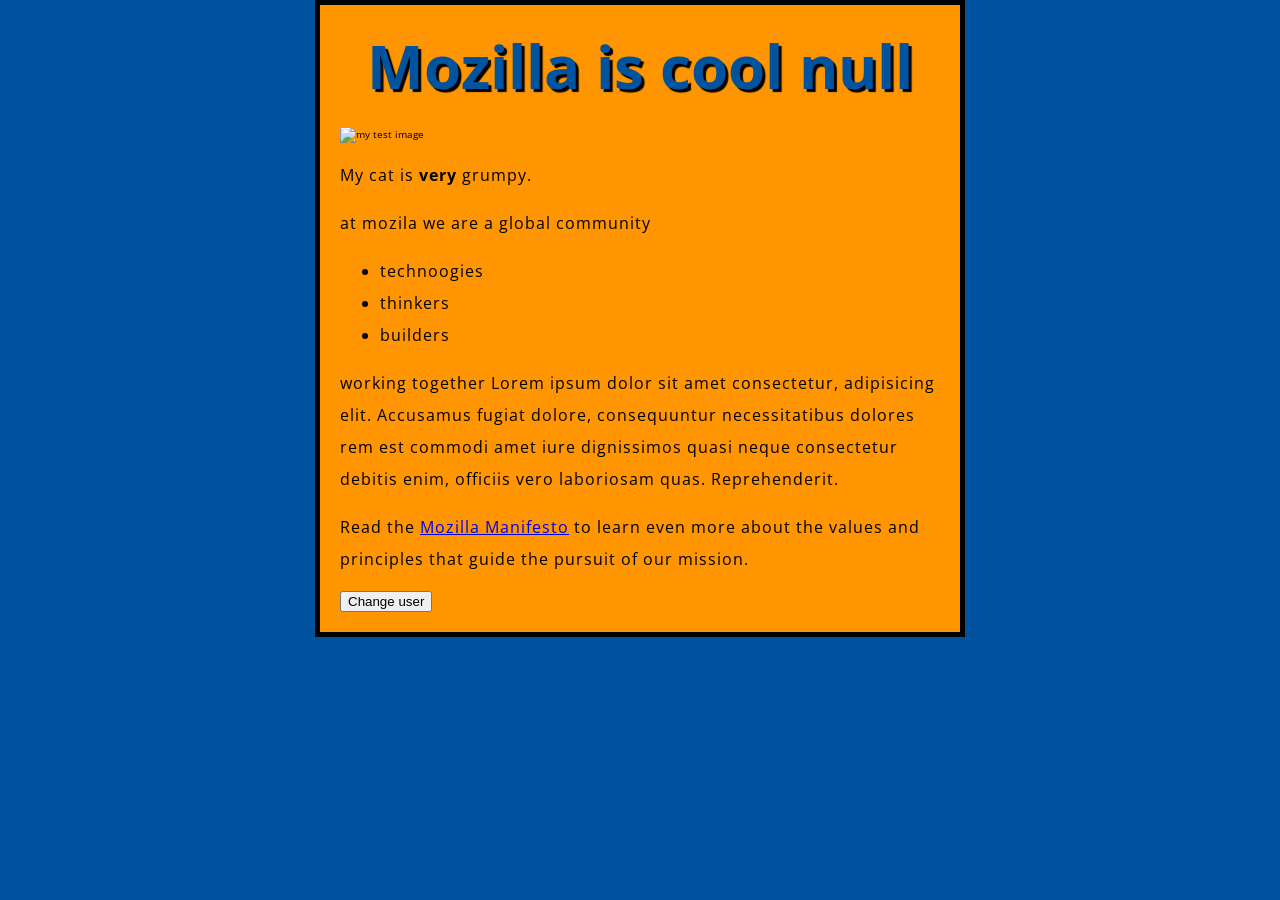
==== index.html @ f6d3787b "Add files via upload" ====
<!DOCTYPE html>
<html>
    <header>
        <meta charset="utf-8">
        <title>My test page</title>
        <link rel="stylesheet" href="styles/style.css">
        <link href="https://fonts.googleapis.com/css?family=Open+Sans" rel="stylesheet"> 
    </header>
    <body>
        <h1>Mozilla is cool</h1>
        <img src="images/firefox-icon.png" alt="my test image">
        <p>My cat is <strong>very</strong> grumpy.</p>
        <p>at mozila we are a global community</p>
        <ul>
            <li>technoogies</li>
            <li>thinkers</li>
            <li>builders</li>
        </ul>
        <p>working together Lorem ipsum dolor sit amet consectetur, adipisicing elit. Accusamus fugiat dolore, consequuntur necessitatibus dolores rem est commodi amet iure dignissimos quasi neque consectetur debitis enim, officiis vero laboriosam quas. Reprehenderit.</p>
        <p>Read the <a href="https://www.google.com">Mozilla Manifesto</a> to learn even more about the values and principles that guide the pursuit of our mission.</p>
        <button>Change user</button>
        <script src="scripts/main.js"></script>
    </body>
</html>
---- styles/style.css ----
html{
    font-size: 10px;
    font-family: 'Open Sans', sans-serif; 
    background-color: #00539F;
    
}
body{
    width: 600px;
    margin:0 auto ;
    background-color: #FF9500;
    padding: 0 20px 20px 20px;
    border: 5px solid black;
}
h1{
    margin: 0;
    padding: 20px 0;
    font-size: 60px;
    color: #00539F;
    text-shadow: 3px 3px 1px black;
    text-align: center;
   
}
p,li{
    font-size: 16px;
    line-height: 2;
    letter-spacing: 1px;
    
}
img{
    display: block;
    margin: 0 auto;
    
}
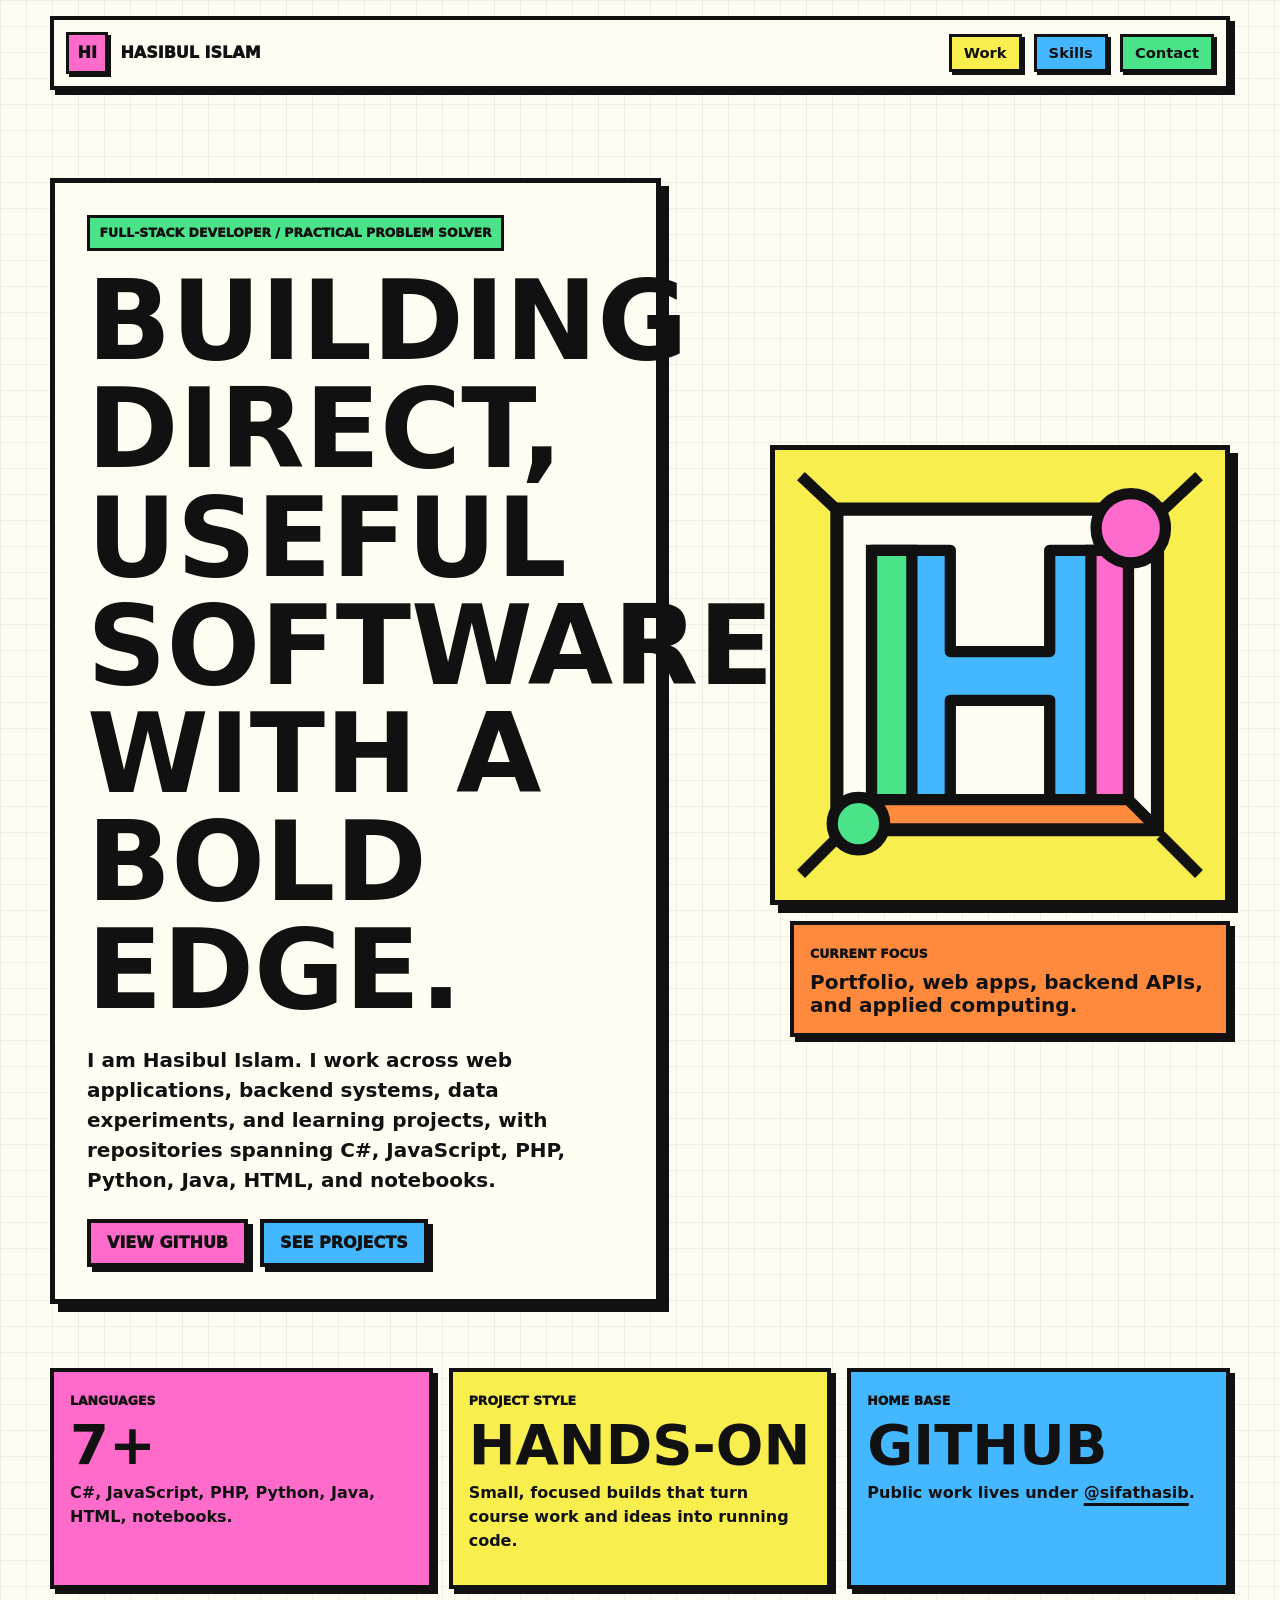
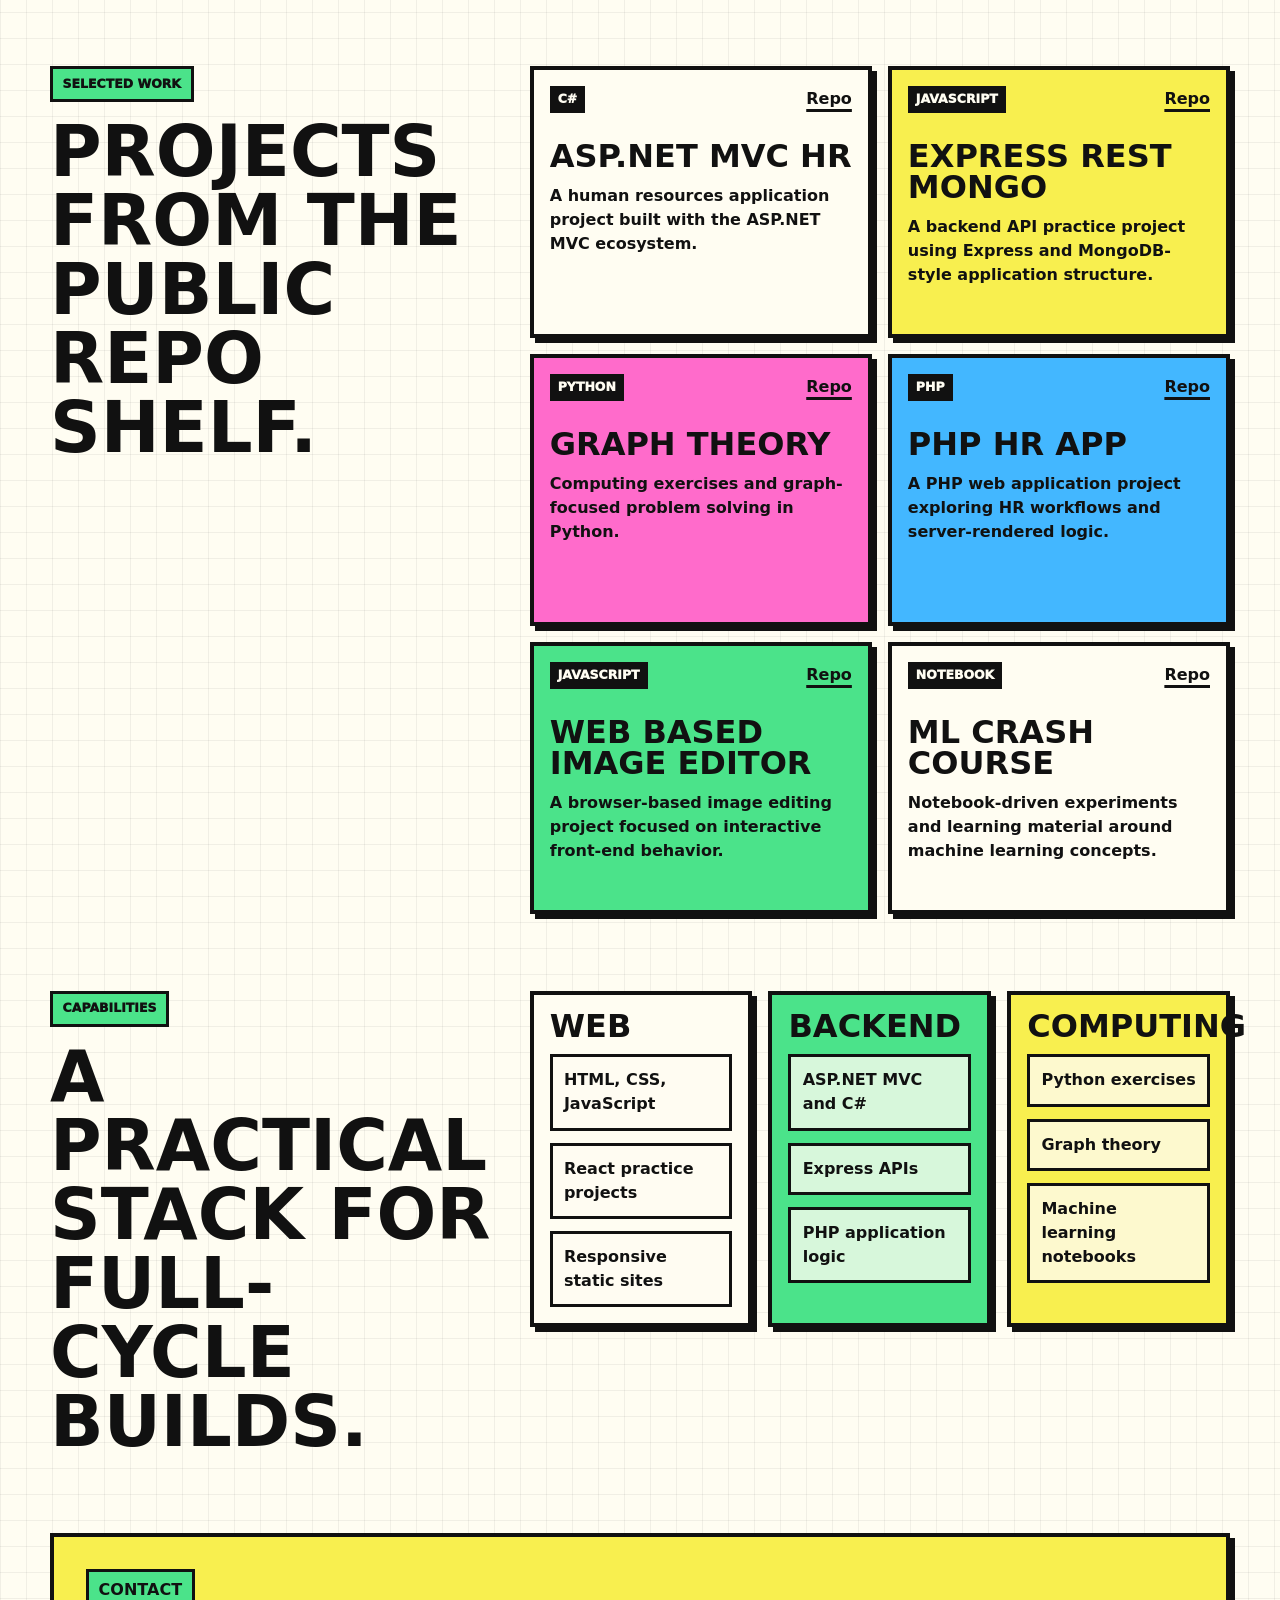
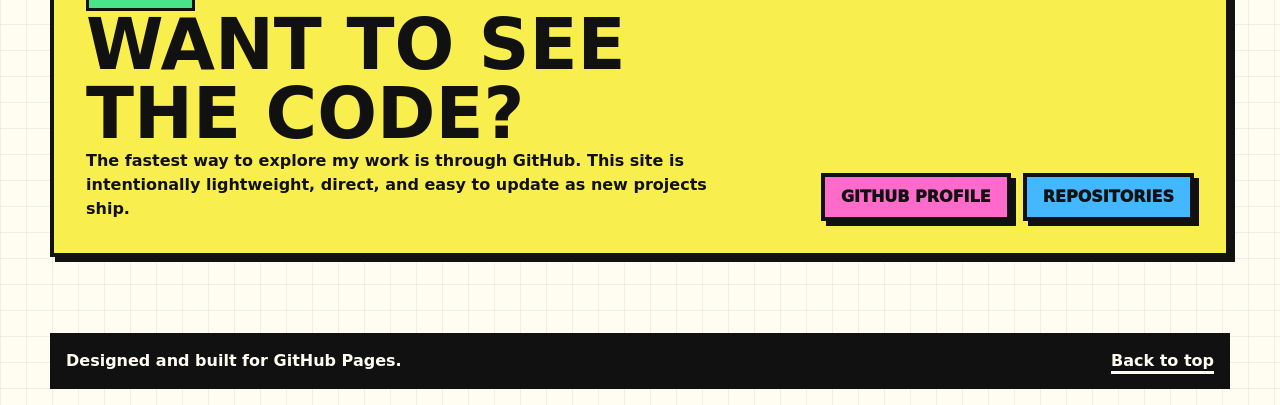
==== commit 3290622b: "Build neobrutalist portfolio" ====
--- a/index.html
+++ b/index.html
@@ -1,24 +1,189 @@
-<!DOCTYPE html>
-<html>
-    <header>
-        <meta charset="utf-8">
-        <title>My test page</title>
-        <link rel="stylesheet" href="styles/style.css">
-        <link href="https://fonts.googleapis.com/css?family=Open+Sans" rel="stylesheet"> 
-    </header>
-    <body>
-        <h1>Mozilla is cool</h1>
-        <img src="images/firefox-icon.png" alt="my test image">
-        <p>My cat is <strong>very</strong> grumpy.</p>
-        <p>at mozila we are a global community</p>
-        <ul>
-            <li>technoogies</li>
-            <li>thinkers</li>
-            <li>builders</li>
-        </ul>
-        <p>working together Lorem ipsum dolor sit amet consectetur, adipisicing elit. Accusamus fugiat dolore, consequuntur necessitatibus dolores rem est commodi amet iure dignissimos quasi neque consectetur debitis enim, officiis vero laboriosam quas. Reprehenderit.</p>
-        <p>Read the <a href="https://www.google.com">Mozilla Manifesto</a> to learn even more about the values and principles that guide the pursuit of our mission.</p>
-        <button>Change user</button>
-        <script src="scripts/main.js"></script>
-    </body>
-</html>+<!DOCTYPE html>
+<html lang="en">
+  <head>
+    <meta charset="utf-8">
+    <meta name="viewport" content="width=device-width, initial-scale=1">
+    <meta name="description" content="Portfolio website for Hasibul Islam, a developer building practical web, backend, and data projects.">
+    <meta name="theme-color" content="#f8ef4f">
+    <meta property="og:title" content="Hasibul Islam | Developer Portfolio">
+    <meta property="og:description" content="Neobrutalist portfolio featuring selected projects, skills, and contact links.">
+    <meta property="og:type" content="website">
+    <title>Hasibul Islam | Developer Portfolio</title>
+    <link rel="stylesheet" href="styles/site.css">
+  </head>
+  <body>
+    <a class="skip-link" href="#main">Skip to content</a>
+
+    <header class="site-header">
+      <a class="brand" href="#top" aria-label="Hasibul Islam home">
+        <span class="brand-mark">HI</span>
+        <span>Hasibul Islam</span>
+      </a>
+      <nav class="nav-links" aria-label="Primary navigation">
+        <a href="#work">Work</a>
+        <a href="#skills">Skills</a>
+        <a href="#contact">Contact</a>
+      </nav>
+    </header>
+
+    <main id="main">
+      <section class="hero" id="top" aria-labelledby="hero-title">
+        <div class="hero-copy">
+          <p class="eyebrow">Full-stack developer / practical problem solver</p>
+          <h1 id="hero-title">Building direct, useful software with a bold edge.</h1>
+          <p class="hero-text">
+            I am Hasibul Islam. I work across web applications, backend systems, data experiments, and learning projects, with repositories spanning C#, JavaScript, PHP, Python, Java, HTML, and notebooks.
+          </p>
+          <div class="hero-actions">
+            <a class="button button-primary" href="https://github.com/sifathasib">View GitHub</a>
+            <a class="button button-secondary" href="#work">See projects</a>
+          </div>
+        </div>
+
+        <div class="hero-visual">
+          <img src="assets/profile-mark.svg" alt="Abstract neobrutalist HI profile mark">
+          <div class="status-card">
+            <span class="status-label">Current focus</span>
+            <strong>Portfolio, web apps, backend APIs, and applied computing.</strong>
+          </div>
+        </div>
+      </section>
+
+      <section class="section intro-grid" aria-label="Highlights">
+        <article class="metric">
+          <span>Languages</span>
+          <strong>7+</strong>
+          <p>C#, JavaScript, PHP, Python, Java, HTML, notebooks.</p>
+        </article>
+        <article class="metric metric-yellow">
+          <span>Project Style</span>
+          <strong>Hands-on</strong>
+          <p>Small, focused builds that turn course work and ideas into running code.</p>
+        </article>
+        <article class="metric metric-blue">
+          <span>Home Base</span>
+          <strong>GitHub</strong>
+          <p>Public work lives under <a href="https://github.com/sifathasib">@sifathasib</a>.</p>
+        </article>
+      </section>
+
+      <section class="section split-section" id="work" aria-labelledby="work-title">
+        <div class="section-heading">
+          <p class="eyebrow">Selected work</p>
+          <h2 id="work-title">Projects from the public repo shelf.</h2>
+        </div>
+
+        <div class="project-grid">
+          <article class="project-card">
+            <div class="card-topline">
+              <span class="tag">C#</span>
+              <a href="https://github.com/sifathasib/ASP.NET-MVC-HR">Repo</a>
+            </div>
+            <h3>ASP.NET MVC HR</h3>
+            <p>A human resources application project built with the ASP.NET MVC ecosystem.</p>
+          </article>
+
+          <article class="project-card accent-yellow">
+            <div class="card-topline">
+              <span class="tag">JavaScript</span>
+              <a href="https://github.com/sifathasib/express-rest-mongo">Repo</a>
+            </div>
+            <h3>Express REST Mongo</h3>
+            <p>A backend API practice project using Express and MongoDB-style application structure.</p>
+          </article>
+
+          <article class="project-card accent-pink">
+            <div class="card-topline">
+              <span class="tag">Python</span>
+              <a href="https://github.com/sifathasib/Graph-Theory">Repo</a>
+            </div>
+            <h3>Graph Theory</h3>
+            <p>Computing exercises and graph-focused problem solving in Python.</p>
+          </article>
+
+          <article class="project-card accent-blue">
+            <div class="card-topline">
+              <span class="tag">PHP</span>
+              <a href="https://github.com/sifathasib/php-hr-app">Repo</a>
+            </div>
+            <h3>PHP HR App</h3>
+            <p>A PHP web application project exploring HR workflows and server-rendered logic.</p>
+          </article>
+
+          <article class="project-card accent-green">
+            <div class="card-topline">
+              <span class="tag">JavaScript</span>
+              <a href="https://github.com/sifathasib/Web_based_image_editor">Repo</a>
+            </div>
+            <h3>Web Based Image Editor</h3>
+            <p>A browser-based image editing project focused on interactive front-end behavior.</p>
+          </article>
+
+          <article class="project-card">
+            <div class="card-topline">
+              <span class="tag">Notebook</span>
+              <a href="https://github.com/sifathasib/Springer_ML_CrashCourse">Repo</a>
+            </div>
+            <h3>ML Crash Course</h3>
+            <p>Notebook-driven experiments and learning material around machine learning concepts.</p>
+          </article>
+        </div>
+      </section>
+
+      <section class="section skills-section" id="skills" aria-labelledby="skills-title">
+        <div class="section-heading">
+          <p class="eyebrow">Capabilities</p>
+          <h2 id="skills-title">A practical stack for full-cycle builds.</h2>
+        </div>
+
+        <div class="skills-board">
+          <div class="skill-column">
+            <h3>Web</h3>
+            <ul>
+              <li>HTML, CSS, JavaScript</li>
+              <li>React practice projects</li>
+              <li>Responsive static sites</li>
+            </ul>
+          </div>
+          <div class="skill-column">
+            <h3>Backend</h3>
+            <ul>
+              <li>ASP.NET MVC and C#</li>
+              <li>Express APIs</li>
+              <li>PHP application logic</li>
+            </ul>
+          </div>
+          <div class="skill-column">
+            <h3>Computing</h3>
+            <ul>
+              <li>Python exercises</li>
+              <li>Graph theory</li>
+              <li>Machine learning notebooks</li>
+            </ul>
+          </div>
+        </div>
+      </section>
+
+      <section class="section contact-section" id="contact" aria-labelledby="contact-title">
+        <div>
+          <p class="eyebrow">Contact</p>
+          <h2 id="contact-title">Want to see the code?</h2>
+          <p>
+            The fastest way to explore my work is through GitHub. This site is intentionally lightweight, direct, and easy to update as new projects ship.
+          </p>
+        </div>
+        <div class="contact-actions">
+          <a class="button button-primary" href="https://github.com/sifathasib">GitHub Profile</a>
+          <a class="button button-secondary" href="https://github.com/sifathasib?tab=repositories">Repositories</a>
+        </div>
+      </section>
+    </main>
+
+    <footer class="site-footer">
+      <span>Designed and built for GitHub Pages.</span>
+      <a href="#top">Back to top</a>
+    </footer>
+
+    <script src="scripts/site.js"></script>
+  </body>
+</html>
--- a/styles/site.css
+++ b/styles/site.css
@@ -0,0 +1,497 @@
+:root {
+  --ink: #111111;
+  --paper: #fffdf2;
+  --yellow: #f8ef4f;
+  --pink: #ff6bcb;
+  --blue: #43b7ff;
+  --green: #4be38a;
+  --orange: #ff8a3d;
+  --shadow: 8px 8px 0 var(--ink);
+  --shadow-small: 5px 5px 0 var(--ink);
+  --max-width: 1180px;
+}
+
+* {
+  box-sizing: border-box;
+}
+
+html {
+  scroll-behavior: smooth;
+}
+
+body {
+  margin: 0;
+  color: var(--ink);
+  background:
+    linear-gradient(90deg, rgba(17, 17, 17, 0.06) 1px, transparent 1px),
+    linear-gradient(180deg, rgba(17, 17, 17, 0.06) 1px, transparent 1px),
+    var(--paper);
+  background-size: 26px 26px;
+  font-family: Inter, ui-sans-serif, system-ui, -apple-system, BlinkMacSystemFont, "Segoe UI", sans-serif;
+  line-height: 1.5;
+}
+
+a {
+  color: inherit;
+  font-weight: 800;
+  text-decoration-thickness: 3px;
+  text-underline-offset: 5px;
+}
+
+img {
+  display: block;
+  max-width: 100%;
+}
+
+.skip-link {
+  position: absolute;
+  left: 1rem;
+  top: -10rem;
+  z-index: 20;
+  padding: 0.75rem 1rem;
+  background: var(--yellow);
+  border: 3px solid var(--ink);
+  box-shadow: var(--shadow-small);
+}
+
+.skip-link:focus {
+  top: 1rem;
+}
+
+.site-header {
+  position: sticky;
+  top: 0;
+  z-index: 10;
+  display: flex;
+  align-items: center;
+  justify-content: space-between;
+  gap: 1rem;
+  width: min(var(--max-width), calc(100% - 2rem));
+  margin: 1rem auto 0;
+  padding: 0.75rem;
+  background: var(--paper);
+  border: 4px solid var(--ink);
+  box-shadow: var(--shadow-small);
+}
+
+.brand,
+.nav-links {
+  display: flex;
+  align-items: center;
+  gap: 0.75rem;
+}
+
+.brand {
+  text-decoration: none;
+  font-size: 1rem;
+  font-weight: 950;
+  text-transform: uppercase;
+}
+
+.brand-mark {
+  display: grid;
+  width: 2.65rem;
+  height: 2.65rem;
+  place-items: center;
+  background: var(--pink);
+  border: 3px solid var(--ink);
+  box-shadow: 3px 3px 0 var(--ink);
+}
+
+.nav-links a {
+  padding: 0.55rem 0.75rem;
+  background: var(--yellow);
+  border: 3px solid var(--ink);
+  box-shadow: 3px 3px 0 var(--ink);
+  font-size: 0.92rem;
+  line-height: 1;
+  text-decoration: none;
+}
+
+.nav-links a:nth-child(2) {
+  background: var(--blue);
+}
+
+.nav-links a:nth-child(3) {
+  background: var(--green);
+}
+
+.hero {
+  display: grid;
+  grid-template-columns: minmax(0, 1.08fr) minmax(320px, 0.92fr);
+  gap: clamp(1.25rem, 4vw, 3rem);
+  align-items: center;
+  width: min(var(--max-width), calc(100% - 2rem));
+  min-height: calc(100vh - 7.5rem);
+  margin: 0 auto;
+  padding: clamp(3rem, 7vw, 5.5rem) 0 clamp(2rem, 5vw, 4rem);
+}
+
+.hero-copy {
+  padding: clamp(1.1rem, 3vw, 2rem);
+  background: var(--paper);
+  border: 5px solid var(--ink);
+  box-shadow: var(--shadow);
+}
+
+.eyebrow {
+  display: inline-block;
+  margin: 0 0 1rem;
+  padding: 0.35rem 0.6rem;
+  background: var(--green);
+  border: 3px solid var(--ink);
+  font-size: 0.78rem;
+  font-weight: 950;
+  letter-spacing: 0;
+  text-transform: uppercase;
+}
+
+h1,
+h2,
+h3,
+p {
+  margin-top: 0;
+}
+
+h1,
+h2,
+h3 {
+  line-height: 0.98;
+  letter-spacing: 0;
+}
+
+h1 {
+  max-width: 10ch;
+  margin-bottom: 1.25rem;
+  font-size: clamp(3.1rem, 9vw, 6.9rem);
+  text-transform: uppercase;
+}
+
+h2 {
+  max-width: 12ch;
+  margin-bottom: 0;
+  font-size: clamp(2.2rem, 5.5vw, 4.5rem);
+  text-transform: uppercase;
+}
+
+h3 {
+  margin-bottom: 0.75rem;
+  font-size: clamp(1.35rem, 3vw, 2rem);
+  text-transform: uppercase;
+}
+
+.hero-text {
+  max-width: 58ch;
+  margin-bottom: 1.5rem;
+  font-size: clamp(1.04rem, 2vw, 1.25rem);
+  font-weight: 650;
+}
+
+.hero-actions,
+.contact-actions {
+  display: flex;
+  flex-wrap: wrap;
+  gap: 0.75rem;
+}
+
+.button {
+  display: inline-flex;
+  align-items: center;
+  justify-content: center;
+  min-height: 3rem;
+  padding: 0.75rem 1rem;
+  border: 4px solid var(--ink);
+  box-shadow: var(--shadow-small);
+  font-weight: 950;
+  line-height: 1;
+  text-decoration: none;
+  text-transform: uppercase;
+  transition: transform 140ms ease, box-shadow 140ms ease;
+}
+
+.button:hover,
+.button:focus-visible,
+.nav-links a:hover,
+.nav-links a:focus-visible {
+  transform: translate(3px, 3px);
+  box-shadow: 0 0 0 var(--ink);
+}
+
+.button-primary {
+  background: var(--pink);
+}
+
+.button-secondary {
+  background: var(--blue);
+}
+
+.hero-visual {
+  display: grid;
+  gap: 1rem;
+}
+
+.hero-visual img {
+  width: min(100%, 460px);
+  margin-left: auto;
+  background: var(--yellow);
+  border: 5px solid var(--ink);
+  box-shadow: var(--shadow);
+}
+
+.status-card {
+  width: min(100%, 440px);
+  margin-left: auto;
+  padding: 1rem;
+  background: var(--orange);
+  border: 4px solid var(--ink);
+  box-shadow: var(--shadow-small);
+}
+
+.status-label,
+.metric span,
+.tag {
+  display: inline-block;
+  font-size: 0.78rem;
+  font-weight: 950;
+  text-transform: uppercase;
+}
+
+.status-card strong {
+  display: block;
+  margin-top: 0.35rem;
+  font-size: 1.25rem;
+  line-height: 1.15;
+}
+
+.section {
+  width: min(var(--max-width), calc(100% - 2rem));
+  margin: 0 auto clamp(2rem, 6vw, 5rem);
+}
+
+.intro-grid,
+.project-grid,
+.skills-board {
+  display: grid;
+  gap: 1rem;
+}
+
+.intro-grid {
+  grid-template-columns: repeat(3, minmax(0, 1fr));
+}
+
+.metric,
+.project-card,
+.skill-column,
+.contact-section {
+  border: 4px solid var(--ink);
+  box-shadow: var(--shadow-small);
+}
+
+.metric {
+  min-height: 13rem;
+  padding: 1rem;
+  background: var(--pink);
+}
+
+.metric-yellow {
+  background: var(--yellow);
+}
+
+.metric-blue {
+  background: var(--blue);
+}
+
+.metric strong {
+  display: block;
+  margin: 0.35rem 0 0.5rem;
+  font-size: clamp(2rem, 4.5vw, 3.5rem);
+  line-height: 1;
+  text-transform: uppercase;
+}
+
+.metric p,
+.project-card p,
+.skill-column li,
+.contact-section p {
+  font-size: 1rem;
+  font-weight: 650;
+}
+
+.split-section,
+.skills-section {
+  display: grid;
+  grid-template-columns: 0.78fr 1.22fr;
+  gap: clamp(1rem, 4vw, 2rem);
+  align-items: start;
+}
+
+.section-heading {
+  position: sticky;
+  top: 7rem;
+}
+
+.project-grid {
+  grid-template-columns: repeat(2, minmax(0, 1fr));
+}
+
+.project-card {
+  min-height: 17rem;
+  padding: 1rem;
+  background: var(--paper);
+  transition: transform 120ms ease;
+}
+
+.accent-yellow {
+  background: var(--yellow);
+}
+
+.accent-pink {
+  background: var(--pink);
+}
+
+.accent-blue {
+  background: var(--blue);
+}
+
+.accent-green {
+  background: var(--green);
+}
+
+.card-topline {
+  display: flex;
+  align-items: center;
+  justify-content: space-between;
+  gap: 0.75rem;
+  margin-bottom: 1.75rem;
+}
+
+.tag {
+  padding: 0.25rem 0.5rem;
+  background: var(--ink);
+  color: var(--paper);
+}
+
+.skills-board {
+  grid-template-columns: repeat(3, minmax(0, 1fr));
+}
+
+.skill-column {
+  min-height: 18rem;
+  padding: 1rem;
+  background: var(--paper);
+  transition: transform 120ms ease;
+}
+
+.skill-column:nth-child(2) {
+  background: var(--green);
+}
+
+.skill-column:nth-child(3) {
+  background: var(--yellow);
+}
+
+.skill-column ul {
+  display: grid;
+  gap: 0.75rem;
+  margin: 0;
+  padding: 0;
+  list-style: none;
+}
+
+.skill-column li {
+  padding: 0.7rem;
+  background: rgba(255, 253, 242, 0.78);
+  border: 3px solid var(--ink);
+}
+
+.contact-section {
+  display: grid;
+  grid-template-columns: minmax(0, 1fr) auto;
+  gap: 1rem;
+  align-items: end;
+  padding: clamp(1rem, 3vw, 2rem);
+  background: var(--yellow);
+}
+
+.contact-section h2 {
+  max-width: none;
+}
+
+.contact-section p {
+  max-width: 60ch;
+  margin-bottom: 0;
+}
+
+.site-footer {
+  display: flex;
+  justify-content: space-between;
+  gap: 1rem;
+  width: min(var(--max-width), calc(100% - 2rem));
+  margin: 0 auto 1rem;
+  padding: 1rem;
+  background: var(--ink);
+  color: var(--paper);
+  font-weight: 800;
+}
+
+@media (max-width: 920px) {
+  .hero,
+  .split-section,
+  .skills-section,
+  .contact-section {
+    grid-template-columns: 1fr;
+  }
+
+  .hero {
+    min-height: auto;
+  }
+
+  .hero-visual img,
+  .status-card {
+    margin-left: 0;
+  }
+
+  .section-heading {
+    position: static;
+  }
+
+  .intro-grid,
+  .skills-board {
+    grid-template-columns: 1fr;
+  }
+}
+
+@media (max-width: 680px) {
+  .site-header,
+  .nav-links,
+  .site-footer {
+    align-items: stretch;
+    flex-direction: column;
+  }
+
+  .nav-links {
+    display: grid;
+    grid-template-columns: repeat(3, minmax(0, 1fr));
+    width: 100%;
+  }
+
+  .nav-links a {
+    display: grid;
+    min-height: 2.75rem;
+    place-items: center;
+    padding-inline: 0.35rem;
+    text-align: center;
+  }
+
+  .project-grid {
+    grid-template-columns: 1fr;
+  }
+
+  .hero-copy {
+    padding: 1rem;
+  }
+
+  h1 {
+    max-width: 9ch;
+  }
+}
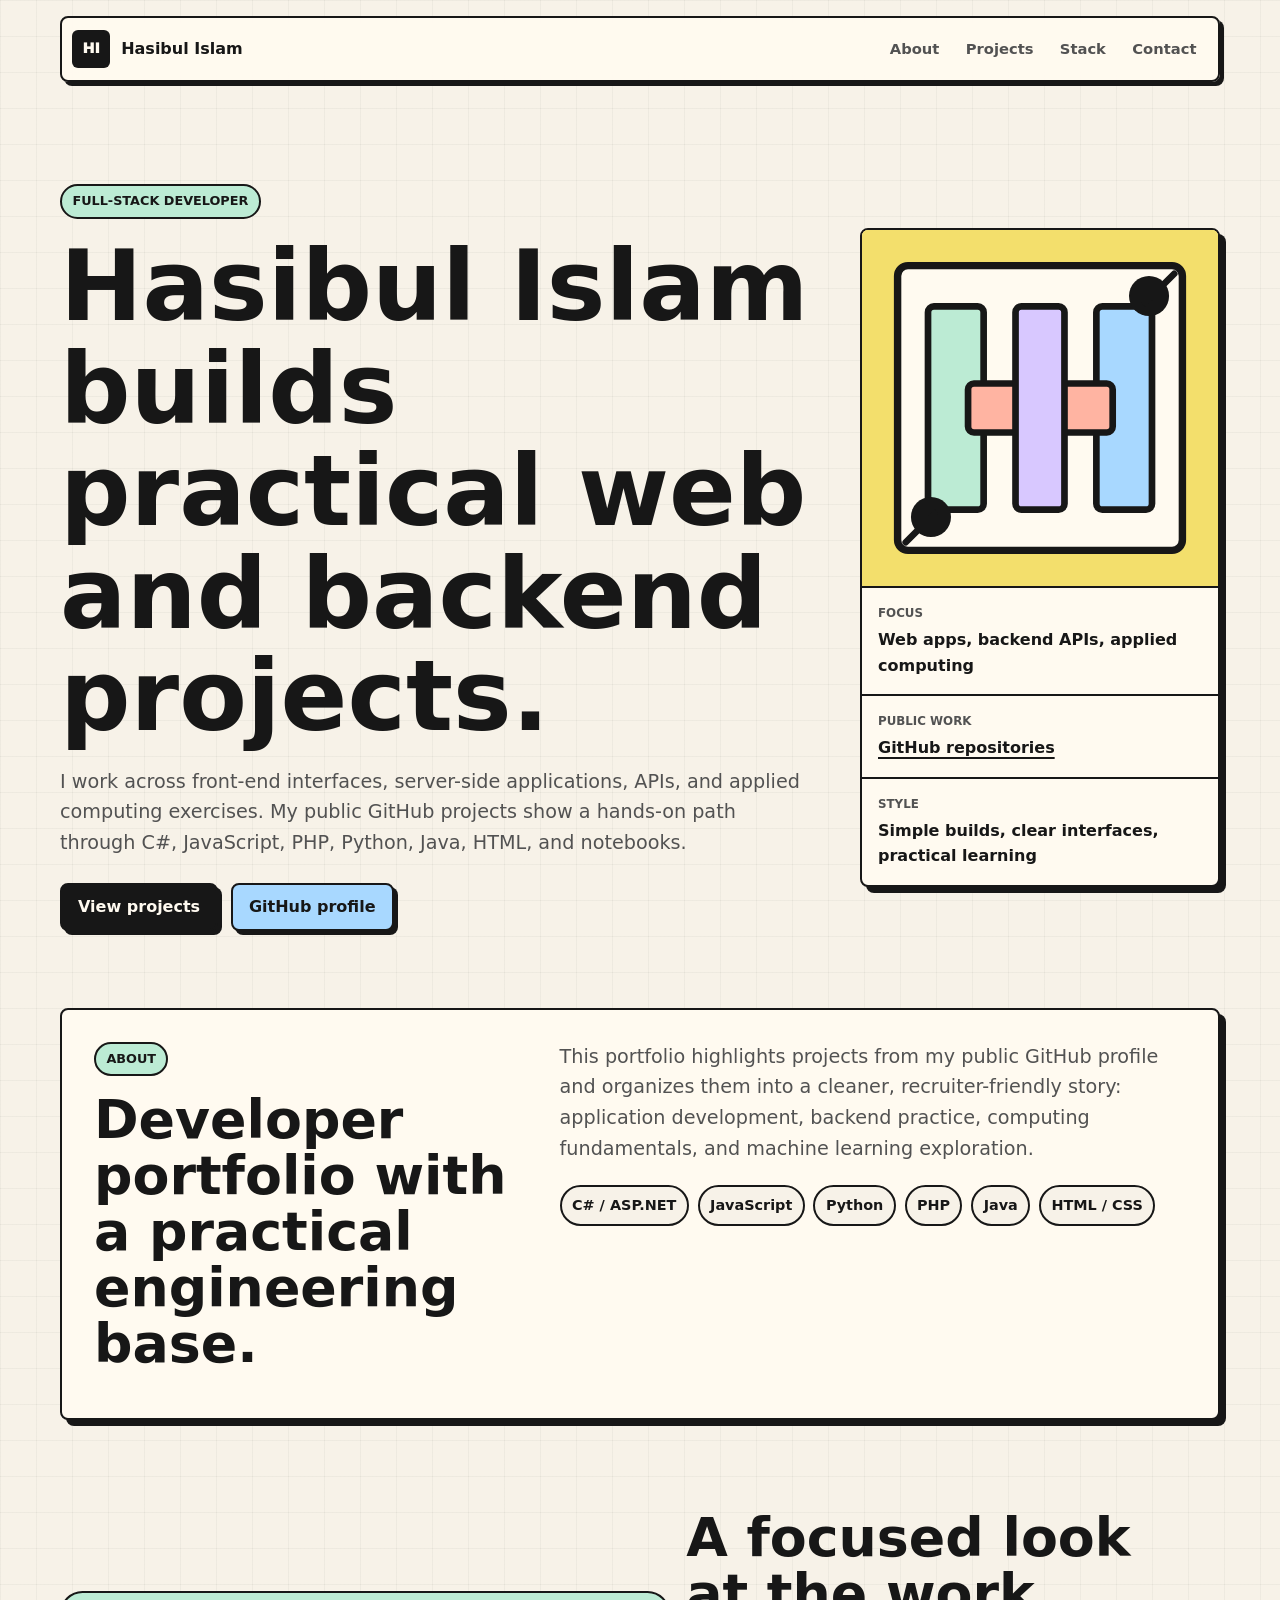
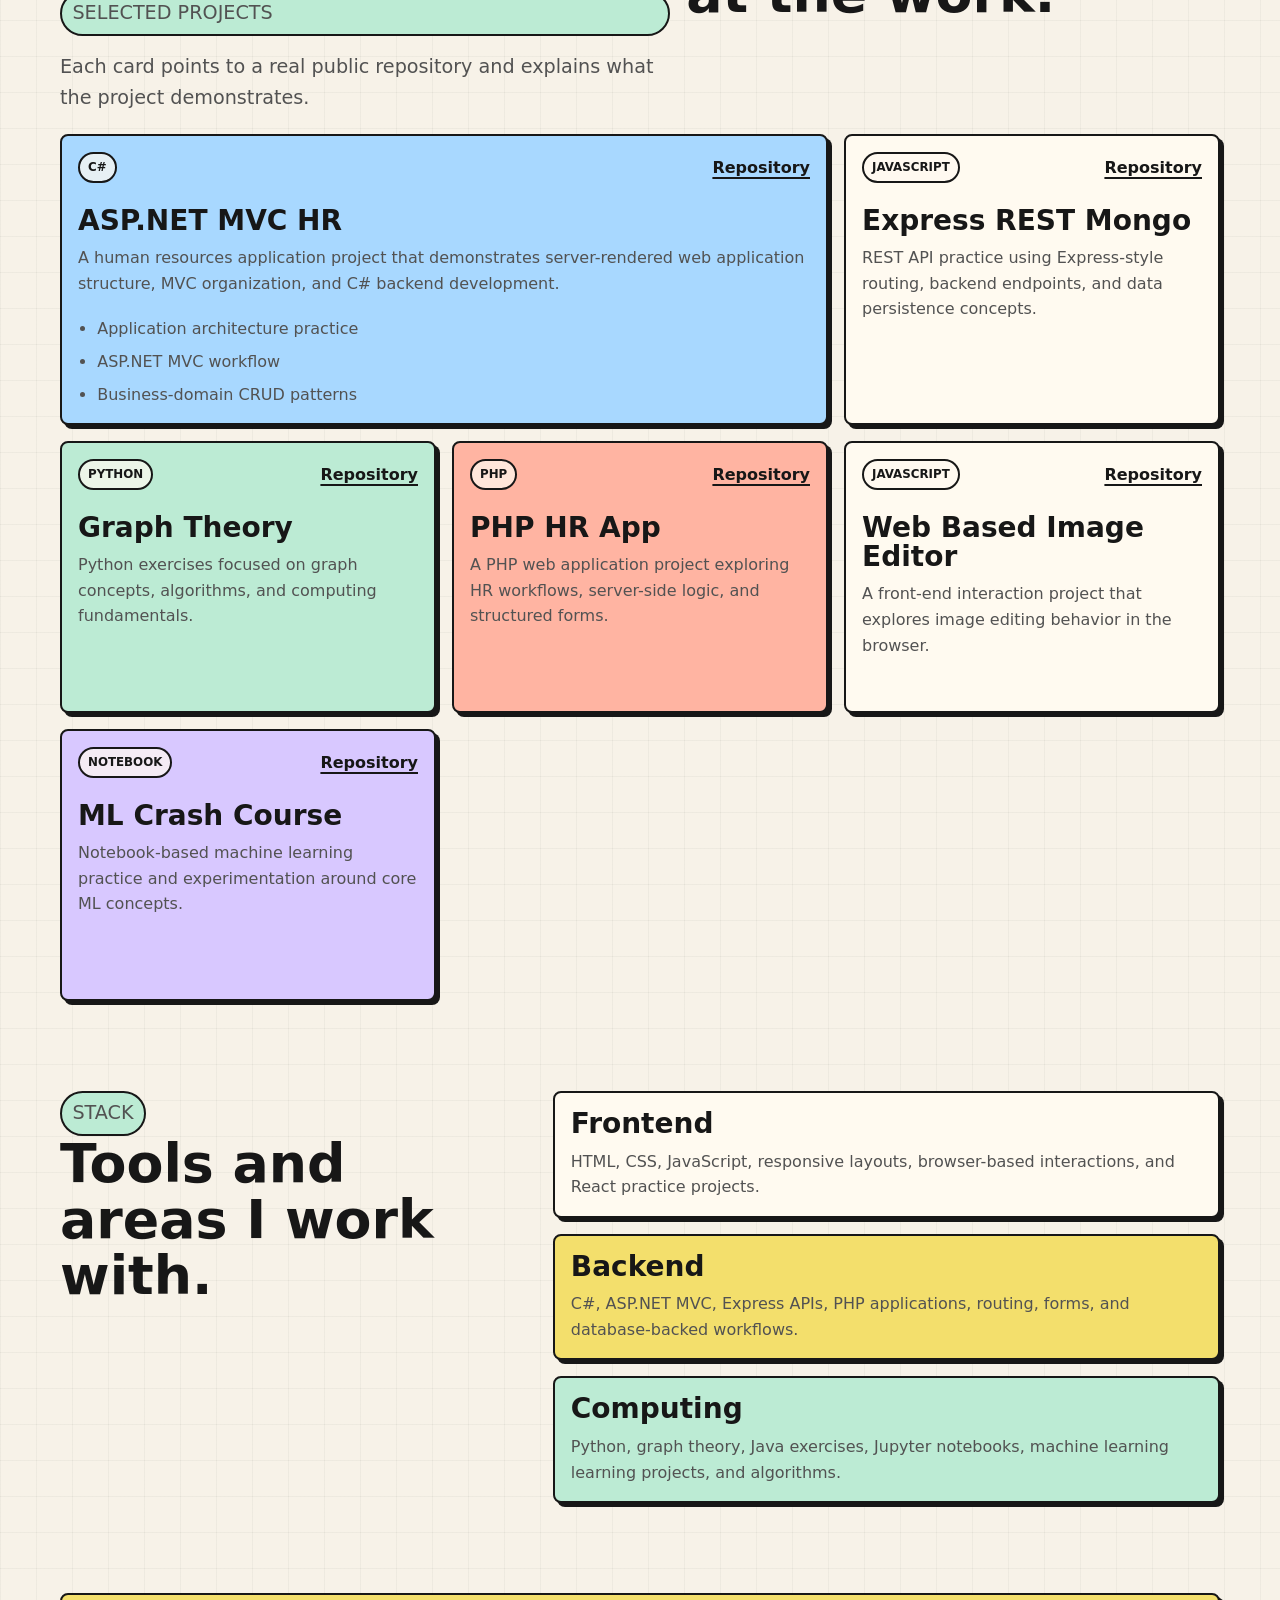
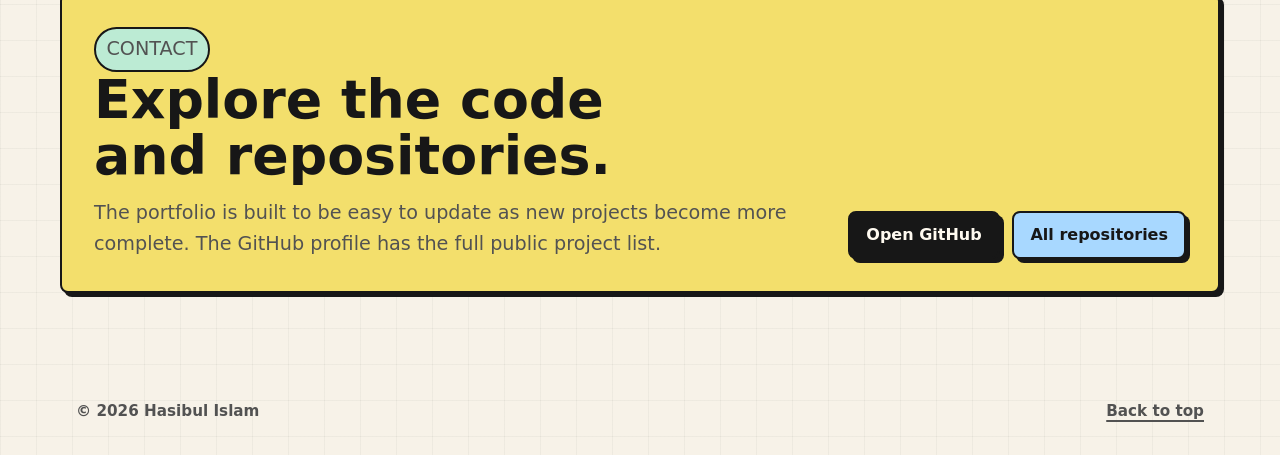
==== commit 39bce336: "Refine portfolio UI" ====
--- a/index.html
+++ b/index.html
@@ -3,12 +3,12 @@
   <head>
     <meta charset="utf-8">
     <meta name="viewport" content="width=device-width, initial-scale=1">
-    <meta name="description" content="Portfolio website for Hasibul Islam, a developer building practical web, backend, and data projects.">
-    <meta name="theme-color" content="#f8ef4f">
-    <meta property="og:title" content="Hasibul Islam | Developer Portfolio">
-    <meta property="og:description" content="Neobrutalist portfolio featuring selected projects, skills, and contact links.">
+    <meta name="description" content="Portfolio website for Hasibul Islam, a full-stack developer working across web, backend, and applied computing projects.">
+    <meta name="theme-color" content="#f4efe5">
+    <meta property="og:title" content="Hasibul Islam | Full-Stack Developer">
+    <meta property="og:description" content="A modern soft-brutalist developer portfolio with selected projects, stack, and GitHub links.">
     <meta property="og:type" content="website">
-    <title>Hasibul Islam | Developer Portfolio</title>
+    <title>Hasibul Islam | Full-Stack Developer</title>
     <link rel="stylesheet" href="styles/site.css">
   </head>
   <body>
@@ -20,167 +20,176 @@
         <span>Hasibul Islam</span>
       </a>
       <nav class="nav-links" aria-label="Primary navigation">
-        <a href="#work">Work</a>
-        <a href="#skills">Skills</a>
+        <a href="#about">About</a>
+        <a href="#work">Projects</a>
+        <a href="#stack">Stack</a>
         <a href="#contact">Contact</a>
       </nav>
     </header>
 
     <main id="main">
-      <section class="hero" id="top" aria-labelledby="hero-title">
-        <div class="hero-copy">
-          <p class="eyebrow">Full-stack developer / practical problem solver</p>
-          <h1 id="hero-title">Building direct, useful software with a bold edge.</h1>
+      <section class="hero" id="top">
+        <div class="hero-content">
+          <p class="kicker">Full-stack developer</p>
+          <h1>Hasibul Islam builds practical web and backend projects.</h1>
           <p class="hero-text">
-            I am Hasibul Islam. I work across web applications, backend systems, data experiments, and learning projects, with repositories spanning C#, JavaScript, PHP, Python, Java, HTML, and notebooks.
+            I work across front-end interfaces, server-side applications, APIs, and applied computing exercises. My public GitHub projects show a hands-on path through C#, JavaScript, PHP, Python, Java, HTML, and notebooks.
           </p>
           <div class="hero-actions">
-            <a class="button button-primary" href="https://github.com/sifathasib">View GitHub</a>
-            <a class="button button-secondary" href="#work">See projects</a>
+            <a class="button primary" href="#work">View projects</a>
+            <a class="button secondary" href="https://github.com/sifathasib">GitHub profile</a>
           </div>
         </div>
 
-        <div class="hero-visual">
-          <img src="assets/profile-mark.svg" alt="Abstract neobrutalist HI profile mark">
-          <div class="status-card">
-            <span class="status-label">Current focus</span>
-            <strong>Portfolio, web apps, backend APIs, and applied computing.</strong>
-          </div>
+        <aside class="profile-panel" aria-label="Portfolio summary">
+          <img src="assets/profile-mark.svg" alt="Hasibul Islam initials mark">
+          <dl>
+            <div>
+              <dt>Focus</dt>
+              <dd>Web apps, backend APIs, applied computing</dd>
+            </div>
+            <div>
+              <dt>Public work</dt>
+              <dd><a href="https://github.com/sifathasib?tab=repositories">GitHub repositories</a></dd>
+            </div>
+            <div>
+              <dt>Style</dt>
+              <dd>Simple builds, clear interfaces, practical learning</dd>
+            </div>
+          </dl>
+        </aside>
+      </section>
+
+      <section class="section about-section" id="about" aria-labelledby="about-title">
+        <div>
+          <p class="kicker">About</p>
+          <h2 id="about-title">Developer portfolio with a practical engineering base.</h2>
+        </div>
+        <div class="about-copy">
+          <p>
+            This portfolio highlights projects from my public GitHub profile and organizes them into a cleaner, recruiter-friendly story: application development, backend practice, computing fundamentals, and machine learning exploration.
+          </p>
+          <ul class="quick-facts">
+            <li>C# / ASP.NET</li>
+            <li>JavaScript</li>
+            <li>Python</li>
+            <li>PHP</li>
+            <li>Java</li>
+            <li>HTML / CSS</li>
+          </ul>
         </div>
       </section>
 
-      <section class="section intro-grid" aria-label="Highlights">
-        <article class="metric">
-          <span>Languages</span>
-          <strong>7+</strong>
-          <p>C#, JavaScript, PHP, Python, Java, HTML, notebooks.</p>
-        </article>
-        <article class="metric metric-yellow">
-          <span>Project Style</span>
-          <strong>Hands-on</strong>
-          <p>Small, focused builds that turn course work and ideas into running code.</p>
-        </article>
-        <article class="metric metric-blue">
-          <span>Home Base</span>
-          <strong>GitHub</strong>
-          <p>Public work lives under <a href="https://github.com/sifathasib">@sifathasib</a>.</p>
-        </article>
-      </section>
-
-      <section class="section split-section" id="work" aria-labelledby="work-title">
+      <section class="section" id="work" aria-labelledby="work-title">
         <div class="section-heading">
-          <p class="eyebrow">Selected work</p>
-          <h2 id="work-title">Projects from the public repo shelf.</h2>
+          <p class="kicker">Selected projects</p>
+          <h2 id="work-title">A focused look at the work.</h2>
+          <p>Each card points to a real public repository and explains what the project demonstrates.</p>
         </div>
 
-        <div class="project-grid">
-          <article class="project-card">
-            <div class="card-topline">
-              <span class="tag">C#</span>
-              <a href="https://github.com/sifathasib/ASP.NET-MVC-HR">Repo</a>
+        <div class="project-list">
+          <article class="project-card featured">
+            <div class="project-meta">
+              <span>C#</span>
+              <a href="https://github.com/sifathasib/ASP.NET-MVC-HR">Repository</a>
             </div>
             <h3>ASP.NET MVC HR</h3>
-            <p>A human resources application project built with the ASP.NET MVC ecosystem.</p>
-          </article>
-
-          <article class="project-card accent-yellow">
-            <div class="card-topline">
-              <span class="tag">JavaScript</span>
-              <a href="https://github.com/sifathasib/express-rest-mongo">Repo</a>
-            </div>
-            <h3>Express REST Mongo</h3>
-            <p>A backend API practice project using Express and MongoDB-style application structure.</p>
-          </article>
-
-          <article class="project-card accent-pink">
-            <div class="card-topline">
-              <span class="tag">Python</span>
-              <a href="https://github.com/sifathasib/Graph-Theory">Repo</a>
-            </div>
-            <h3>Graph Theory</h3>
-            <p>Computing exercises and graph-focused problem solving in Python.</p>
-          </article>
-
-          <article class="project-card accent-blue">
-            <div class="card-topline">
-              <span class="tag">PHP</span>
-              <a href="https://github.com/sifathasib/php-hr-app">Repo</a>
-            </div>
-            <h3>PHP HR App</h3>
-            <p>A PHP web application project exploring HR workflows and server-rendered logic.</p>
-          </article>
-
-          <article class="project-card accent-green">
-            <div class="card-topline">
-              <span class="tag">JavaScript</span>
-              <a href="https://github.com/sifathasib/Web_based_image_editor">Repo</a>
-            </div>
-            <h3>Web Based Image Editor</h3>
-            <p>A browser-based image editing project focused on interactive front-end behavior.</p>
+            <p>
+              A human resources application project that demonstrates server-rendered web application structure, MVC organization, and C# backend development.
+            </p>
+            <ul class="project-points">
+              <li>Application architecture practice</li>
+              <li>ASP.NET MVC workflow</li>
+              <li>Business-domain CRUD patterns</li>
+            </ul>
           </article>
 
           <article class="project-card">
-            <div class="card-topline">
-              <span class="tag">Notebook</span>
-              <a href="https://github.com/sifathasib/Springer_ML_CrashCourse">Repo</a>
+            <div class="project-meta">
+              <span>JavaScript</span>
+              <a href="https://github.com/sifathasib/express-rest-mongo">Repository</a>
+            </div>
+            <h3>Express REST Mongo</h3>
+            <p>REST API practice using Express-style routing, backend endpoints, and data persistence concepts.</p>
+          </article>
+
+          <article class="project-card">
+            <div class="project-meta">
+              <span>Python</span>
+              <a href="https://github.com/sifathasib/Graph-Theory">Repository</a>
+            </div>
+            <h3>Graph Theory</h3>
+            <p>Python exercises focused on graph concepts, algorithms, and computing fundamentals.</p>
+          </article>
+
+          <article class="project-card">
+            <div class="project-meta">
+              <span>PHP</span>
+              <a href="https://github.com/sifathasib/php-hr-app">Repository</a>
+            </div>
+            <h3>PHP HR App</h3>
+            <p>A PHP web application project exploring HR workflows, server-side logic, and structured forms.</p>
+          </article>
+
+          <article class="project-card">
+            <div class="project-meta">
+              <span>JavaScript</span>
+              <a href="https://github.com/sifathasib/Web_based_image_editor">Repository</a>
+            </div>
+            <h3>Web Based Image Editor</h3>
+            <p>A front-end interaction project that explores image editing behavior in the browser.</p>
+          </article>
+
+          <article class="project-card">
+            <div class="project-meta">
+              <span>Notebook</span>
+              <a href="https://github.com/sifathasib/Springer_ML_CrashCourse">Repository</a>
             </div>
             <h3>ML Crash Course</h3>
-            <p>Notebook-driven experiments and learning material around machine learning concepts.</p>
+            <p>Notebook-based machine learning practice and experimentation around core ML concepts.</p>
           </article>
         </div>
       </section>
 
-      <section class="section skills-section" id="skills" aria-labelledby="skills-title">
+      <section class="section stack-section" id="stack" aria-labelledby="stack-title">
         <div class="section-heading">
-          <p class="eyebrow">Capabilities</p>
-          <h2 id="skills-title">A practical stack for full-cycle builds.</h2>
+          <p class="kicker">Stack</p>
+          <h2 id="stack-title">Tools and areas I work with.</h2>
         </div>
 
-        <div class="skills-board">
-          <div class="skill-column">
-            <h3>Web</h3>
-            <ul>
-              <li>HTML, CSS, JavaScript</li>
-              <li>React practice projects</li>
-              <li>Responsive static sites</li>
-            </ul>
-          </div>
-          <div class="skill-column">
+        <div class="stack-grid">
+          <article>
+            <h3>Frontend</h3>
+            <p>HTML, CSS, JavaScript, responsive layouts, browser-based interactions, and React practice projects.</p>
+          </article>
+          <article>
             <h3>Backend</h3>
-            <ul>
-              <li>ASP.NET MVC and C#</li>
-              <li>Express APIs</li>
-              <li>PHP application logic</li>
-            </ul>
-          </div>
-          <div class="skill-column">
+            <p>C#, ASP.NET MVC, Express APIs, PHP applications, routing, forms, and database-backed workflows.</p>
+          </article>
+          <article>
             <h3>Computing</h3>
-            <ul>
-              <li>Python exercises</li>
-              <li>Graph theory</li>
-              <li>Machine learning notebooks</li>
-            </ul>
-          </div>
+            <p>Python, graph theory, Java exercises, Jupyter notebooks, machine learning learning projects, and algorithms.</p>
+          </article>
         </div>
       </section>
 
       <section class="section contact-section" id="contact" aria-labelledby="contact-title">
         <div>
-          <p class="eyebrow">Contact</p>
-          <h2 id="contact-title">Want to see the code?</h2>
+          <p class="kicker">Contact</p>
+          <h2 id="contact-title">Explore the code and repositories.</h2>
           <p>
-            The fastest way to explore my work is through GitHub. This site is intentionally lightweight, direct, and easy to update as new projects ship.
+            The portfolio is built to be easy to update as new projects become more complete. The GitHub profile has the full public project list.
           </p>
         </div>
         <div class="contact-actions">
-          <a class="button button-primary" href="https://github.com/sifathasib">GitHub Profile</a>
-          <a class="button button-secondary" href="https://github.com/sifathasib?tab=repositories">Repositories</a>
+          <a class="button primary" href="https://github.com/sifathasib">Open GitHub</a>
+          <a class="button secondary" href="https://github.com/sifathasib?tab=repositories">All repositories</a>
         </div>
       </section>
     </main>
 
     <footer class="site-footer">
-      <span>Designed and built for GitHub Pages.</span>
+      <span>&copy; <span id="year">2026</span> Hasibul Islam</span>
       <a href="#top">Back to top</a>
     </footer>
 
--- a/styles/site.css
+++ b/styles/site.css
@@ -1,14 +1,18 @@
 :root {
-  --ink: #111111;
-  --paper: #fffdf2;
-  --yellow: #f8ef4f;
-  --pink: #ff6bcb;
-  --blue: #43b7ff;
-  --green: #4be38a;
-  --orange: #ff8a3d;
-  --shadow: 8px 8px 0 var(--ink);
-  --shadow-small: 5px 5px 0 var(--ink);
-  --max-width: 1180px;
+  --ink: #171717;
+  --muted-ink: #525252;
+  --paper: #f7f2e8;
+  --surface: #fffaf0;
+  --line: #171717;
+  --blue: #a8d8ff;
+  --mint: #bcebd4;
+  --coral: #ffb4a2;
+  --lemon: #f3df6c;
+  --lilac: #d8c8ff;
+  --shadow: 6px 6px 0 var(--line);
+  --shadow-soft: 4px 4px 0 var(--line);
+  --radius: 8px;
+  --max-width: 1160px;
 }
 
 * {
@@ -23,19 +27,19 @@
   margin: 0;
   color: var(--ink);
   background:
-    linear-gradient(90deg, rgba(17, 17, 17, 0.06) 1px, transparent 1px),
-    linear-gradient(180deg, rgba(17, 17, 17, 0.06) 1px, transparent 1px),
+    linear-gradient(90deg, rgba(23, 23, 23, 0.04) 1px, transparent 1px),
+    linear-gradient(180deg, rgba(23, 23, 23, 0.04) 1px, transparent 1px),
     var(--paper);
-  background-size: 26px 26px;
-  font-family: Inter, ui-sans-serif, system-ui, -apple-system, BlinkMacSystemFont, "Segoe UI", sans-serif;
-  line-height: 1.5;
+  background-size: 36px 36px;
+  font-family: ui-sans-serif, system-ui, -apple-system, BlinkMacSystemFont, "Segoe UI", sans-serif;
+  line-height: 1.6;
 }
 
 a {
   color: inherit;
-  font-weight: 800;
-  text-decoration-thickness: 3px;
-  text-underline-offset: 5px;
+  font-weight: 750;
+  text-decoration-thickness: 2px;
+  text-underline-offset: 4px;
 }
 
 img {
@@ -48,10 +52,11 @@
   left: 1rem;
   top: -10rem;
   z-index: 20;
-  padding: 0.75rem 1rem;
-  background: var(--yellow);
-  border: 3px solid var(--ink);
-  box-shadow: var(--shadow-small);
+  padding: 0.7rem 1rem;
+  background: var(--lemon);
+  border: 2px solid var(--line);
+  border-radius: var(--radius);
+  box-shadow: var(--shadow-soft);
 }
 
 .skip-link:focus {
@@ -60,7 +65,7 @@
 
 .site-header {
   position: sticky;
-  top: 0;
+  top: 1rem;
   z-index: 10;
   display: flex;
   align-items: center;
@@ -68,81 +73,85 @@
   gap: 1rem;
   width: min(var(--max-width), calc(100% - 2rem));
   margin: 1rem auto 0;
-  padding: 0.75rem;
-  background: var(--paper);
-  border: 4px solid var(--ink);
-  box-shadow: var(--shadow-small);
-}
-
-.brand,
+  padding: 0.65rem;
+  background: rgba(255, 250, 240, 0.94);
+  border: 2px solid var(--line);
+  border-radius: var(--radius);
+  box-shadow: var(--shadow-soft);
+  backdrop-filter: blur(12px);
+}
+
+.brand {
+  display: inline-flex;
+  align-items: center;
+  gap: 0.7rem;
+  font-weight: 900;
+  text-decoration: none;
+}
+
+.brand-mark {
+  display: grid;
+  width: 2.35rem;
+  height: 2.35rem;
+  place-items: center;
+  background: var(--ink);
+  border-radius: 6px;
+  color: var(--surface);
+  font-size: 0.9rem;
+  font-weight: 950;
+}
+
 .nav-links {
   display: flex;
   align-items: center;
-  gap: 0.75rem;
-}
-
-.brand {
+  gap: 0.25rem;
+}
+
+.nav-links a {
+  padding: 0.55rem 0.7rem;
+  border-radius: 6px;
+  color: var(--muted-ink);
+  font-size: 0.92rem;
   text-decoration: none;
-  font-size: 1rem;
-  font-weight: 950;
-  text-transform: uppercase;
-}
-
-.brand-mark {
-  display: grid;
-  width: 2.65rem;
-  height: 2.65rem;
-  place-items: center;
-  background: var(--pink);
-  border: 3px solid var(--ink);
-  box-shadow: 3px 3px 0 var(--ink);
-}
-
-.nav-links a {
-  padding: 0.55rem 0.75rem;
-  background: var(--yellow);
-  border: 3px solid var(--ink);
-  box-shadow: 3px 3px 0 var(--ink);
-  font-size: 0.92rem;
-  line-height: 1;
-  text-decoration: none;
-}
-
-.nav-links a:nth-child(2) {
-  background: var(--blue);
-}
-
-.nav-links a:nth-child(3) {
-  background: var(--green);
+}
+
+.nav-links a:hover,
+.nav-links a:focus-visible,
+.nav-links a.is-active {
+  background: var(--lemon);
+  color: var(--ink);
+  outline: 2px solid var(--line);
+}
+
+.hero,
+.section,
+.site-footer {
+  width: min(var(--max-width), calc(100% - 2rem));
+  margin-inline: auto;
 }
 
 .hero {
   display: grid;
-  grid-template-columns: minmax(0, 1.08fr) minmax(320px, 0.92fr);
-  gap: clamp(1.25rem, 4vw, 3rem);
+  grid-template-columns: minmax(0, 1fr) 360px;
+  gap: clamp(1.5rem, 4vw, 3rem);
   align-items: center;
-  width: min(var(--max-width), calc(100% - 2rem));
-  min-height: calc(100vh - 7.5rem);
-  margin: 0 auto;
-  padding: clamp(3rem, 7vw, 5.5rem) 0 clamp(2rem, 5vw, 4rem);
-}
-
-.hero-copy {
-  padding: clamp(1.1rem, 3vw, 2rem);
-  background: var(--paper);
-  border: 5px solid var(--ink);
-  box-shadow: var(--shadow);
-}
-
-.eyebrow {
-  display: inline-block;
+  padding: clamp(4rem, 8vw, 6.5rem) 0 clamp(3rem, 6vw, 5rem);
+}
+
+.hero-content {
+  max-width: 780px;
+}
+
+.kicker {
+  display: inline-flex;
   margin: 0 0 1rem;
-  padding: 0.35rem 0.6rem;
-  background: var(--green);
-  border: 3px solid var(--ink);
-  font-size: 0.78rem;
-  font-weight: 950;
-  letter-spacing: 0;
+  padding: 0.32rem 0.65rem;
+  background: var(--mint);
+  border: 2px solid var(--line);
+  border-radius: 999px;
+  color: var(--ink);
+  font-size: 0.8rem;
+  font-weight: 850;
   text-transform: uppercase;
 }
 
@@ -156,42 +165,42 @@
 h1,
 h2,
 h3 {
-  line-height: 0.98;
+  line-height: 1.04;
   letter-spacing: 0;
 }
 
 h1 {
-  max-width: 10ch;
-  margin-bottom: 1.25rem;
-  font-size: clamp(3.1rem, 9vw, 6.9rem);
-  text-transform: uppercase;
+  max-width: 13ch;
+  margin-bottom: 1.2rem;
+  font-size: clamp(3.1rem, 7.7vw, 6.4rem);
 }
 
 h2 {
-  max-width: 12ch;
-  margin-bottom: 0;
-  font-size: clamp(2.2rem, 5.5vw, 4.5rem);
-  text-transform: uppercase;
+  max-width: 14ch;
+  margin-bottom: 0.9rem;
+  font-size: clamp(2rem, 4.2vw, 3.6rem);
 }
 
 h3 {
-  margin-bottom: 0.75rem;
-  font-size: clamp(1.35rem, 3vw, 2rem);
-  text-transform: uppercase;
-}
-
-.hero-text {
-  max-width: 58ch;
-  margin-bottom: 1.5rem;
-  font-size: clamp(1.04rem, 2vw, 1.25rem);
-  font-weight: 650;
+  margin-bottom: 0.65rem;
+  font-size: clamp(1.25rem, 2.2vw, 1.75rem);
+}
+
+.hero-text,
+.about-copy p,
+.section-heading p,
+.contact-section p {
+  color: var(--muted-ink);
+  font-size: clamp(1.02rem, 1.8vw, 1.2rem);
+  font-weight: 520;
 }
 
 .hero-actions,
 .contact-actions {
   display: flex;
   flex-wrap: wrap;
-  gap: 0.75rem;
+  gap: 0.8rem;
+  margin-top: 1.5rem;
 }
 
 .button {
@@ -199,209 +208,222 @@
   align-items: center;
   justify-content: center;
   min-height: 3rem;
-  padding: 0.75rem 1rem;
-  border: 4px solid var(--ink);
-  box-shadow: var(--shadow-small);
-  font-weight: 950;
+  padding: 0.78rem 1rem;
+  border: 2px solid var(--line);
+  border-radius: var(--radius);
+  box-shadow: var(--shadow-soft);
+  font-weight: 850;
   line-height: 1;
   text-decoration: none;
+  transition: transform 150ms ease, box-shadow 150ms ease;
+}
+
+.button:hover,
+.button:focus-visible {
+  transform: translate(3px, 3px);
+  box-shadow: 1px 1px 0 var(--line);
+}
+
+.button.primary {
+  background: var(--ink);
+  color: var(--surface);
+}
+
+.button.secondary {
+  background: var(--blue);
+}
+
+.profile-panel {
+  background: var(--surface);
+  border: 2px solid var(--line);
+  border-radius: var(--radius);
+  box-shadow: var(--shadow);
+  overflow: hidden;
+}
+
+.profile-panel img {
+  width: 100%;
+  background: var(--lemon);
+  border-bottom: 2px solid var(--line);
+}
+
+.profile-panel dl {
+  display: grid;
+  gap: 0;
+  margin: 0;
+}
+
+.profile-panel div {
+  display: grid;
+  gap: 0.25rem;
+  padding: 1rem;
+  border-bottom: 2px solid var(--line);
+}
+
+.profile-panel div:last-child {
+  border-bottom: 0;
+}
+
+.profile-panel dt,
+.project-meta span {
+  color: var(--muted-ink);
+  font-size: 0.74rem;
+  font-weight: 850;
   text-transform: uppercase;
-  transition: transform 140ms ease, box-shadow 140ms ease;
-}
-
-.button:hover,
-.button:focus-visible,
-.nav-links a:hover,
-.nav-links a:focus-visible {
-  transform: translate(3px, 3px);
-  box-shadow: 0 0 0 var(--ink);
-}
-
-.button-primary {
-  background: var(--pink);
-}
-
-.button-secondary {
-  background: var(--blue);
-}
-
-.hero-visual {
-  display: grid;
-  gap: 1rem;
-}
-
-.hero-visual img {
-  width: min(100%, 460px);
-  margin-left: auto;
-  background: var(--yellow);
-  border: 5px solid var(--ink);
+}
+
+.profile-panel dd {
+  margin: 0;
+  font-weight: 720;
+}
+
+.section {
+  margin-bottom: clamp(3rem, 7vw, 6rem);
+}
+
+.about-section {
+  display: grid;
+  grid-template-columns: 0.8fr 1.2fr;
+  gap: clamp(1.2rem, 4vw, 3rem);
+  align-items: start;
+  padding: clamp(1rem, 3vw, 2rem);
+  background: var(--surface);
+  border: 2px solid var(--line);
+  border-radius: var(--radius);
   box-shadow: var(--shadow);
 }
 
-.status-card {
-  width: min(100%, 440px);
-  margin-left: auto;
-  padding: 1rem;
-  background: var(--orange);
-  border: 4px solid var(--ink);
-  box-shadow: var(--shadow-small);
-}
-
-.status-label,
-.metric span,
-.tag {
-  display: inline-block;
-  font-size: 0.78rem;
-  font-weight: 950;
-  text-transform: uppercase;
-}
-
-.status-card strong {
-  display: block;
-  margin-top: 0.35rem;
-  font-size: 1.25rem;
-  line-height: 1.15;
-}
-
-.section {
-  width: min(var(--max-width), calc(100% - 2rem));
-  margin: 0 auto clamp(2rem, 6vw, 5rem);
-}
-
-.intro-grid,
-.project-grid,
-.skills-board {
-  display: grid;
-  gap: 1rem;
-}
-
-.intro-grid {
+.quick-facts {
+  display: flex;
+  flex-wrap: wrap;
+  gap: 0.55rem;
+  margin-top: 1.25rem;
+  margin-bottom: 0;
+  padding: 0;
+  list-style: none;
+}
+
+.quick-facts li {
+  padding: 0.45rem 0.65rem;
+  background: var(--paper);
+  border: 2px solid var(--line);
+  border-radius: 999px;
+  font-size: 0.9rem;
+  font-weight: 760;
+}
+
+.section-heading {
+  display: grid;
+  grid-template-columns: minmax(0, 0.8fr) minmax(280px, 0.7fr);
+  gap: 1rem;
+  align-items: end;
+  margin-bottom: 1.3rem;
+}
+
+.section-heading p {
+  max-width: 40rem;
+  margin-bottom: 0;
+}
+
+.project-list {
+  display: grid;
   grid-template-columns: repeat(3, minmax(0, 1fr));
-}
-
-.metric,
-.project-card,
-.skill-column,
-.contact-section {
-  border: 4px solid var(--ink);
-  box-shadow: var(--shadow-small);
-}
-
-.metric {
-  min-height: 13rem;
-  padding: 1rem;
-  background: var(--pink);
-}
-
-.metric-yellow {
-  background: var(--yellow);
-}
-
-.metric-blue {
-  background: var(--blue);
-}
-
-.metric strong {
-  display: block;
-  margin: 0.35rem 0 0.5rem;
-  font-size: clamp(2rem, 4.5vw, 3.5rem);
-  line-height: 1;
-  text-transform: uppercase;
-}
-
-.metric p,
-.project-card p,
-.skill-column li,
-.contact-section p {
-  font-size: 1rem;
-  font-weight: 650;
-}
-
-.split-section,
-.skills-section {
-  display: grid;
-  grid-template-columns: 0.78fr 1.22fr;
-  gap: clamp(1rem, 4vw, 2rem);
-  align-items: start;
-}
-
-.section-heading {
-  position: sticky;
-  top: 7rem;
-}
-
-.project-grid {
-  grid-template-columns: repeat(2, minmax(0, 1fr));
+  gap: 1rem;
 }
 
 .project-card {
   min-height: 17rem;
   padding: 1rem;
-  background: var(--paper);
-  transition: transform 120ms ease;
-}
-
-.accent-yellow {
-  background: var(--yellow);
-}
-
-.accent-pink {
-  background: var(--pink);
-}
-
-.accent-blue {
+  background: var(--surface);
+  border: 2px solid var(--line);
+  border-radius: var(--radius);
+  box-shadow: var(--shadow-soft);
+}
+
+.project-card.featured {
+  grid-column: span 2;
   background: var(--blue);
 }
 
-.accent-green {
-  background: var(--green);
-}
-
-.card-topline {
+.project-card:nth-child(3) {
+  background: var(--mint);
+}
+
+.project-card:nth-child(4) {
+  background: var(--coral);
+}
+
+.project-card:nth-child(6) {
+  background: var(--lilac);
+}
+
+.project-meta {
   display: flex;
   align-items: center;
   justify-content: space-between;
-  gap: 0.75rem;
-  margin-bottom: 1.75rem;
-}
-
-.tag {
+  gap: 1rem;
+  margin-bottom: 1.4rem;
+}
+
+.project-meta span {
   padding: 0.25rem 0.5rem;
-  background: var(--ink);
-  color: var(--paper);
-}
-
-.skills-board {
-  grid-template-columns: repeat(3, minmax(0, 1fr));
-}
-
-.skill-column {
-  min-height: 18rem;
+  background: rgba(255, 250, 240, 0.72);
+  border: 2px solid var(--line);
+  border-radius: 999px;
+  color: var(--ink);
+}
+
+.project-card p,
+.project-points {
+  color: var(--muted-ink);
+  font-weight: 520;
+}
+
+.project-points {
+  display: grid;
+  gap: 0.45rem;
+  margin: 1.25rem 0 0;
+  padding-left: 1.2rem;
+}
+
+.stack-section {
+  display: grid;
+  grid-template-columns: 0.8fr 1.2fr;
+  gap: clamp(1.2rem, 4vw, 3rem);
+  align-items: start;
+}
+
+.stack-section .section-heading {
+  display: block;
+  margin-bottom: 0;
+}
+
+.stack-grid {
+  display: grid;
+  gap: 1rem;
+}
+
+.stack-grid article,
+.contact-section {
   padding: 1rem;
-  background: var(--paper);
-  transition: transform 120ms ease;
-}
-
-.skill-column:nth-child(2) {
-  background: var(--green);
-}
-
-.skill-column:nth-child(3) {
-  background: var(--yellow);
-}
-
-.skill-column ul {
-  display: grid;
-  gap: 0.75rem;
-  margin: 0;
-  padding: 0;
-  list-style: none;
-}
-
-.skill-column li {
-  padding: 0.7rem;
-  background: rgba(255, 253, 242, 0.78);
-  border: 3px solid var(--ink);
+  background: var(--surface);
+  border: 2px solid var(--line);
+  border-radius: var(--radius);
+  box-shadow: var(--shadow-soft);
+}
+
+.stack-grid article:nth-child(2) {
+  background: var(--lemon);
+}
+
+.stack-grid article:nth-child(3) {
+  background: var(--mint);
+}
+
+.stack-grid p {
+  margin-bottom: 0;
+  color: var(--muted-ink);
+  font-weight: 520;
 }
 
 .contact-section {
@@ -410,15 +432,15 @@
   gap: 1rem;
   align-items: end;
   padding: clamp(1rem, 3vw, 2rem);
-  background: var(--yellow);
+  background: var(--lemon);
 }
 
 .contact-section h2 {
-  max-width: none;
+  max-width: 16ch;
 }
 
 .contact-section p {
-  max-width: 60ch;
+  max-width: 58ch;
   margin-bottom: 0;
 }
 
@@ -426,72 +448,67 @@
   display: flex;
   justify-content: space-between;
   gap: 1rem;
-  width: min(var(--max-width), calc(100% - 2rem));
-  margin: 0 auto 1rem;
+  margin-bottom: 1rem;
   padding: 1rem;
-  background: var(--ink);
-  color: var(--paper);
-  font-weight: 800;
-}
-
-@media (max-width: 920px) {
+  color: var(--muted-ink);
+  font-size: 0.95rem;
+  font-weight: 700;
+}
+
+@media (max-width: 940px) {
   .hero,
-  .split-section,
-  .skills-section,
+  .about-section,
+  .section-heading,
+  .stack-section,
   .contact-section {
     grid-template-columns: 1fr;
   }
 
-  .hero {
-    min-height: auto;
-  }
-
-  .hero-visual img,
-  .status-card {
-    margin-left: 0;
-  }
-
-  .section-heading {
+  .profile-panel {
+    max-width: 420px;
+  }
+
+  .project-list {
+    grid-template-columns: repeat(2, minmax(0, 1fr));
+  }
+
+  .project-card.featured {
+    grid-column: span 2;
+  }
+}
+
+@media (max-width: 680px) {
+  .site-header {
     position: static;
-  }
-
-  .intro-grid,
-  .skills-board {
-    grid-template-columns: 1fr;
-  }
-}
-
-@media (max-width: 680px) {
-  .site-header,
-  .nav-links,
-  .site-footer {
     align-items: stretch;
     flex-direction: column;
   }
 
   .nav-links {
     display: grid;
-    grid-template-columns: repeat(3, minmax(0, 1fr));
-    width: 100%;
+    grid-template-columns: repeat(2, minmax(0, 1fr));
   }
 
   .nav-links a {
-    display: grid;
-    min-height: 2.75rem;
-    place-items: center;
-    padding-inline: 0.35rem;
     text-align: center;
   }
 
-  .project-grid {
+  h1 {
+    max-width: 11ch;
+  }
+
+  .project-list {
     grid-template-columns: 1fr;
   }
 
-  .hero-copy {
-    padding: 1rem;
-  }
-
-  h1 {
-    max-width: 9ch;
-  }
-}
+  .project-card.featured {
+    grid-column: auto;
+  }
+
+  .contact-actions,
+  .hero-actions,
+  .site-footer {
+    flex-direction: column;
+    align-items: stretch;
+  }
+}
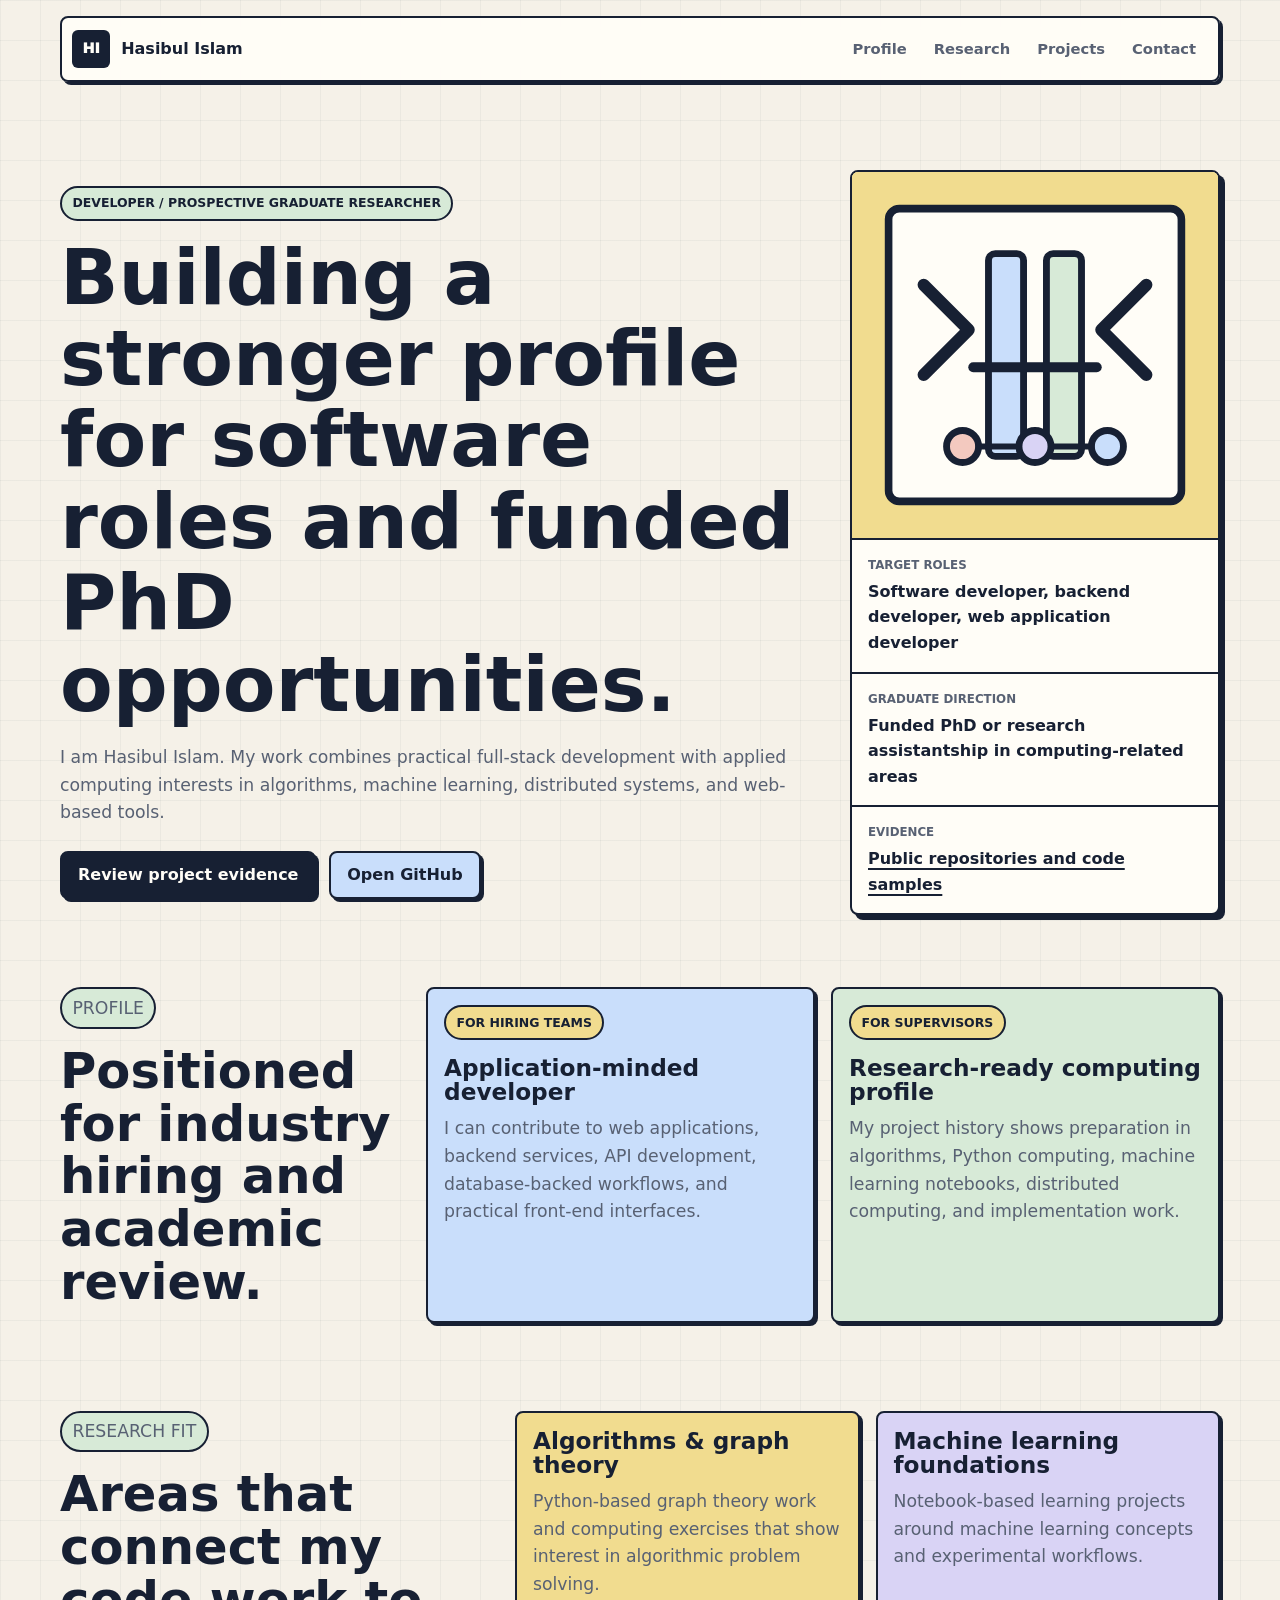
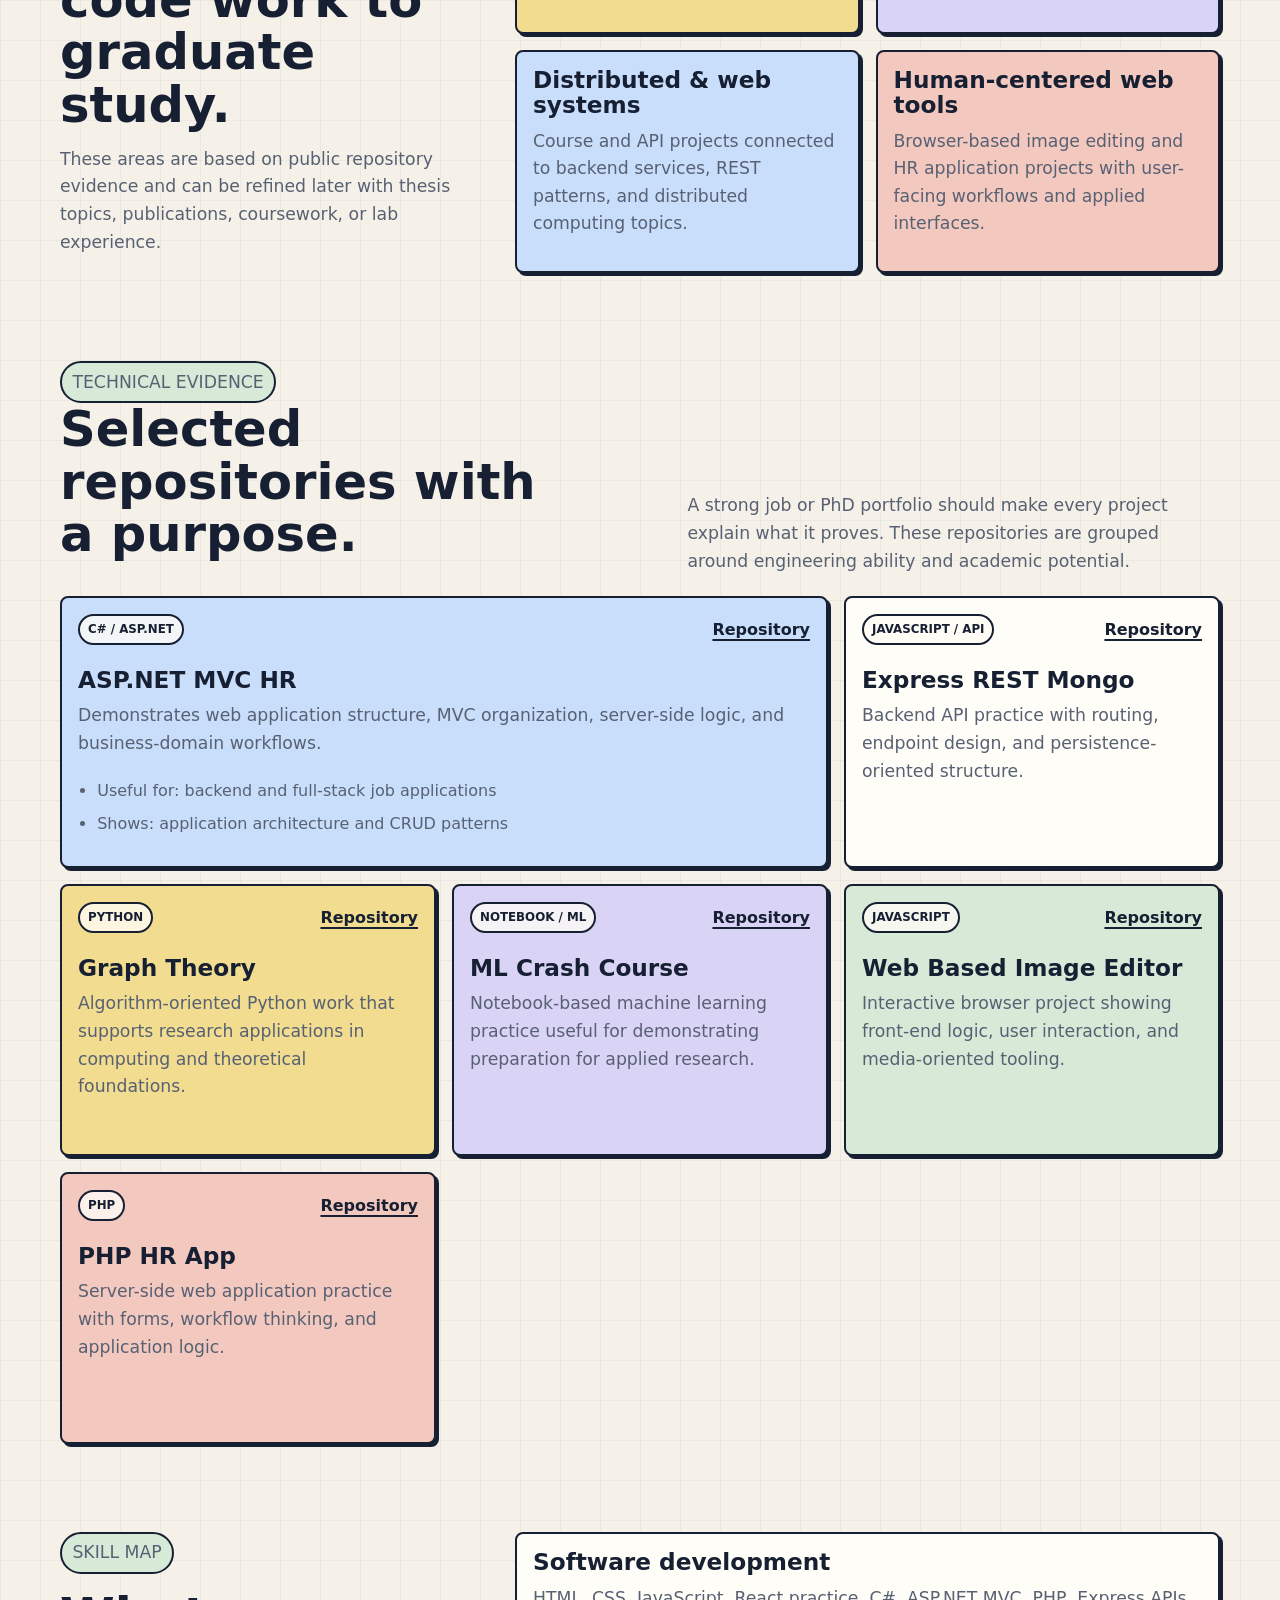
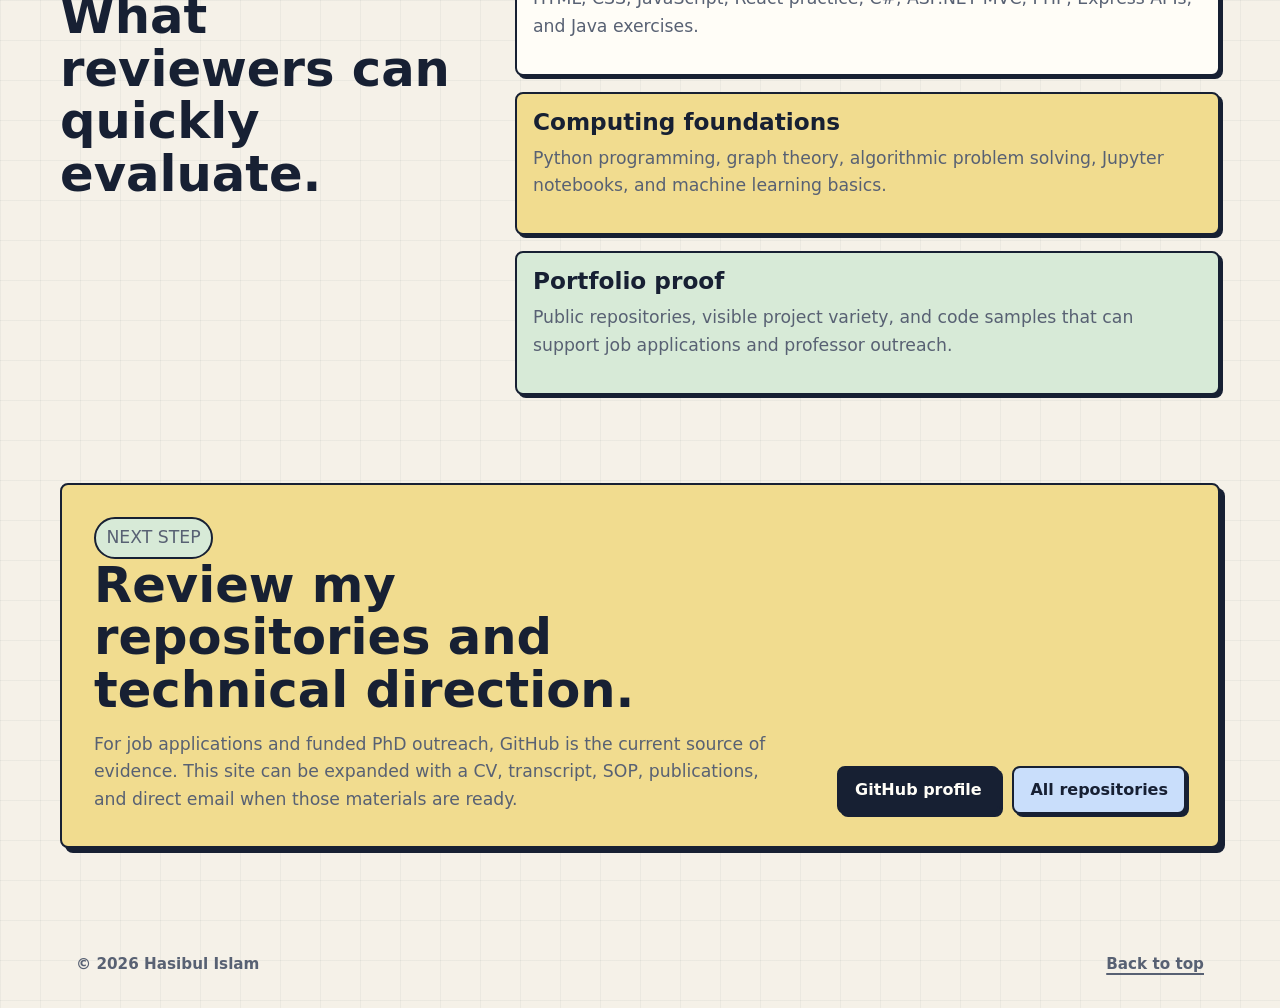
==== commit e09bad35: "Target portfolio for jobs and PhD funding" ====
--- a/index.html
+++ b/index.html
@@ -3,12 +3,12 @@
   <head>
     <meta charset="utf-8">
     <meta name="viewport" content="width=device-width, initial-scale=1">
-    <meta name="description" content="Portfolio website for Hasibul Islam, a full-stack developer working across web, backend, and applied computing projects.">
-    <meta name="theme-color" content="#f4efe5">
-    <meta property="og:title" content="Hasibul Islam | Full-Stack Developer">
-    <meta property="og:description" content="A modern soft-brutalist developer portfolio with selected projects, stack, and GitHub links.">
+    <meta name="description" content="Portfolio for Hasibul Islam, a full-stack developer and prospective graduate researcher focused on web systems, applied computing, algorithms, and machine learning.">
+    <meta name="theme-color" content="#f5f1e8">
+    <meta property="og:title" content="Hasibul Islam | Developer &amp; Graduate Research Candidate">
+    <meta property="og:description" content="Job and PhD-focused portfolio with technical projects, research interests, and public GitHub evidence.">
     <meta property="og:type" content="website">
-    <title>Hasibul Islam | Full-Stack Developer</title>
+    <title>Hasibul Islam | Developer &amp; Graduate Research Candidate</title>
     <link rel="stylesheet" href="styles/site.css">
   </head>
   <body>
@@ -20,97 +20,130 @@
         <span>Hasibul Islam</span>
       </a>
       <nav class="nav-links" aria-label="Primary navigation">
-        <a href="#about">About</a>
-        <a href="#work">Projects</a>
-        <a href="#stack">Stack</a>
+        <a href="#profile">Profile</a>
+        <a href="#research">Research</a>
+        <a href="#projects">Projects</a>
         <a href="#contact">Contact</a>
       </nav>
     </header>
 
     <main id="main">
       <section class="hero" id="top">
-        <div class="hero-content">
-          <p class="kicker">Full-stack developer</p>
-          <h1>Hasibul Islam builds practical web and backend projects.</h1>
+        <div class="hero-copy">
+          <p class="kicker">Developer / Prospective Graduate Researcher</p>
+          <h1>Building a stronger profile for software roles and funded PhD opportunities.</h1>
           <p class="hero-text">
-            I work across front-end interfaces, server-side applications, APIs, and applied computing exercises. My public GitHub projects show a hands-on path through C#, JavaScript, PHP, Python, Java, HTML, and notebooks.
+            I am Hasibul Islam. My work combines practical full-stack development with applied computing interests in algorithms, machine learning, distributed systems, and web-based tools.
           </p>
           <div class="hero-actions">
-            <a class="button primary" href="#work">View projects</a>
-            <a class="button secondary" href="https://github.com/sifathasib">GitHub profile</a>
+            <a class="button primary" href="#projects">Review project evidence</a>
+            <a class="button secondary" href="https://github.com/sifathasib">Open GitHub</a>
           </div>
         </div>
 
-        <aside class="profile-panel" aria-label="Portfolio summary">
+        <aside class="profile-card" aria-label="Portfolio snapshot">
           <img src="assets/profile-mark.svg" alt="Hasibul Islam initials mark">
           <dl>
             <div>
-              <dt>Focus</dt>
-              <dd>Web apps, backend APIs, applied computing</dd>
+              <dt>Target roles</dt>
+              <dd>Software developer, backend developer, web application developer</dd>
             </div>
             <div>
-              <dt>Public work</dt>
-              <dd><a href="https://github.com/sifathasib?tab=repositories">GitHub repositories</a></dd>
+              <dt>Graduate direction</dt>
+              <dd>Funded PhD or research assistantship in computing-related areas</dd>
             </div>
             <div>
-              <dt>Style</dt>
-              <dd>Simple builds, clear interfaces, practical learning</dd>
+              <dt>Evidence</dt>
+              <dd><a href="https://github.com/sifathasib?tab=repositories">Public repositories and code samples</a></dd>
             </div>
           </dl>
         </aside>
       </section>
 
-      <section class="section about-section" id="about" aria-labelledby="about-title">
-        <div>
-          <p class="kicker">About</p>
-          <h2 id="about-title">Developer portfolio with a practical engineering base.</h2>
-        </div>
-        <div class="about-copy">
-          <p>
-            This portfolio highlights projects from my public GitHub profile and organizes them into a cleaner, recruiter-friendly story: application development, backend practice, computing fundamentals, and machine learning exploration.
-          </p>
-          <ul class="quick-facts">
-            <li>C# / ASP.NET</li>
-            <li>JavaScript</li>
-            <li>Python</li>
-            <li>PHP</li>
-            <li>Java</li>
-            <li>HTML / CSS</li>
-          </ul>
-        </div>
-      </section>
-
-      <section class="section" id="work" aria-labelledby="work-title">
+      <section class="section audience-grid" id="profile" aria-labelledby="profile-title">
+        <div class="section-intro">
+          <p class="kicker">Profile</p>
+          <h2 id="profile-title">Positioned for industry hiring and academic review.</h2>
+        </div>
+        <article class="audience-card">
+          <span class="label">For hiring teams</span>
+          <h3>Application-minded developer</h3>
+          <p>
+            I can contribute to web applications, backend services, API development, database-backed workflows, and practical front-end interfaces.
+          </p>
+        </article>
+        <article class="audience-card">
+          <span class="label">For supervisors</span>
+          <h3>Research-ready computing profile</h3>
+          <p>
+            My project history shows preparation in algorithms, Python computing, machine learning notebooks, distributed computing, and implementation work.
+          </p>
+        </article>
+      </section>
+
+      <section class="section research-section" id="research" aria-labelledby="research-title">
+        <div class="section-intro">
+          <p class="kicker">Research fit</p>
+          <h2 id="research-title">Areas that connect my code work to graduate study.</h2>
+          <p>
+            These areas are based on public repository evidence and can be refined later with thesis topics, publications, coursework, or lab experience.
+          </p>
+        </div>
+
+        <div class="research-grid">
+          <article>
+            <h3>Algorithms &amp; graph theory</h3>
+            <p>Python-based graph theory work and computing exercises that show interest in algorithmic problem solving.</p>
+          </article>
+          <article>
+            <h3>Machine learning foundations</h3>
+            <p>Notebook-based learning projects around machine learning concepts and experimental workflows.</p>
+          </article>
+          <article>
+            <h3>Distributed &amp; web systems</h3>
+            <p>Course and API projects connected to backend services, REST patterns, and distributed computing topics.</p>
+          </article>
+          <article>
+            <h3>Human-centered web tools</h3>
+            <p>Browser-based image editing and HR application projects with user-facing workflows and applied interfaces.</p>
+          </article>
+        </div>
+      </section>
+
+      <section class="section" id="projects" aria-labelledby="projects-title">
         <div class="section-heading">
-          <p class="kicker">Selected projects</p>
-          <h2 id="work-title">A focused look at the work.</h2>
-          <p>Each card points to a real public repository and explains what the project demonstrates.</p>
+          <div>
+            <p class="kicker">Technical evidence</p>
+            <h2 id="projects-title">Selected repositories with a purpose.</h2>
+          </div>
+          <p>
+            A strong job or PhD portfolio should make every project explain what it proves. These repositories are grouped around engineering ability and academic potential.
+          </p>
         </div>
 
         <div class="project-list">
           <article class="project-card featured">
             <div class="project-meta">
-              <span>C#</span>
+              <span>C# / ASP.NET</span>
               <a href="https://github.com/sifathasib/ASP.NET-MVC-HR">Repository</a>
             </div>
             <h3>ASP.NET MVC HR</h3>
             <p>
-              A human resources application project that demonstrates server-rendered web application structure, MVC organization, and C# backend development.
+              Demonstrates web application structure, MVC organization, server-side logic, and business-domain workflows.
             </p>
-            <ul class="project-points">
-              <li>Application architecture practice</li>
-              <li>ASP.NET MVC workflow</li>
-              <li>Business-domain CRUD patterns</li>
+            <ul>
+              <li>Useful for: backend and full-stack job applications</li>
+              <li>Shows: application architecture and CRUD patterns</li>
             </ul>
           </article>
 
           <article class="project-card">
             <div class="project-meta">
-              <span>JavaScript</span>
+              <span>JavaScript / API</span>
               <a href="https://github.com/sifathasib/express-rest-mongo">Repository</a>
             </div>
             <h3>Express REST Mongo</h3>
-            <p>REST API practice using Express-style routing, backend endpoints, and data persistence concepts.</p>
+            <p>Backend API practice with routing, endpoint design, and persistence-oriented structure.</p>
           </article>
 
           <article class="project-card">
@@ -119,7 +152,25 @@
               <a href="https://github.com/sifathasib/Graph-Theory">Repository</a>
             </div>
             <h3>Graph Theory</h3>
-            <p>Python exercises focused on graph concepts, algorithms, and computing fundamentals.</p>
+            <p>Algorithm-oriented Python work that supports research applications in computing and theoretical foundations.</p>
+          </article>
+
+          <article class="project-card">
+            <div class="project-meta">
+              <span>Notebook / ML</span>
+              <a href="https://github.com/sifathasib/Springer_ML_CrashCourse">Repository</a>
+            </div>
+            <h3>ML Crash Course</h3>
+            <p>Notebook-based machine learning practice useful for demonstrating preparation for applied research.</p>
+          </article>
+
+          <article class="project-card">
+            <div class="project-meta">
+              <span>JavaScript</span>
+              <a href="https://github.com/sifathasib/Web_based_image_editor">Repository</a>
+            </div>
+            <h3>Web Based Image Editor</h3>
+            <p>Interactive browser project showing front-end logic, user interaction, and media-oriented tooling.</p>
           </article>
 
           <article class="project-card">
@@ -128,61 +179,42 @@
               <a href="https://github.com/sifathasib/php-hr-app">Repository</a>
             </div>
             <h3>PHP HR App</h3>
-            <p>A PHP web application project exploring HR workflows, server-side logic, and structured forms.</p>
-          </article>
-
-          <article class="project-card">
-            <div class="project-meta">
-              <span>JavaScript</span>
-              <a href="https://github.com/sifathasib/Web_based_image_editor">Repository</a>
-            </div>
-            <h3>Web Based Image Editor</h3>
-            <p>A front-end interaction project that explores image editing behavior in the browser.</p>
-          </article>
-
-          <article class="project-card">
-            <div class="project-meta">
-              <span>Notebook</span>
-              <a href="https://github.com/sifathasib/Springer_ML_CrashCourse">Repository</a>
-            </div>
-            <h3>ML Crash Course</h3>
-            <p>Notebook-based machine learning practice and experimentation around core ML concepts.</p>
-          </article>
-        </div>
-      </section>
-
-      <section class="section stack-section" id="stack" aria-labelledby="stack-title">
-        <div class="section-heading">
-          <p class="kicker">Stack</p>
-          <h2 id="stack-title">Tools and areas I work with.</h2>
-        </div>
-
-        <div class="stack-grid">
-          <article>
-            <h3>Frontend</h3>
-            <p>HTML, CSS, JavaScript, responsive layouts, browser-based interactions, and React practice projects.</p>
-          </article>
-          <article>
-            <h3>Backend</h3>
-            <p>C#, ASP.NET MVC, Express APIs, PHP applications, routing, forms, and database-backed workflows.</p>
-          </article>
-          <article>
-            <h3>Computing</h3>
-            <p>Python, graph theory, Java exercises, Jupyter notebooks, machine learning learning projects, and algorithms.</p>
+            <p>Server-side web application practice with forms, workflow thinking, and application logic.</p>
+          </article>
+        </div>
+      </section>
+
+      <section class="section skills-section" aria-labelledby="skills-title">
+        <div class="section-intro">
+          <p class="kicker">Skill map</p>
+          <h2 id="skills-title">What reviewers can quickly evaluate.</h2>
+        </div>
+        <div class="skills-grid">
+          <article>
+            <h3>Software development</h3>
+            <p>HTML, CSS, JavaScript, React practice, C#, ASP.NET MVC, PHP, Express APIs, and Java exercises.</p>
+          </article>
+          <article>
+            <h3>Computing foundations</h3>
+            <p>Python programming, graph theory, algorithmic problem solving, Jupyter notebooks, and machine learning basics.</p>
+          </article>
+          <article>
+            <h3>Portfolio proof</h3>
+            <p>Public repositories, visible project variety, and code samples that can support job applications and professor outreach.</p>
           </article>
         </div>
       </section>
 
       <section class="section contact-section" id="contact" aria-labelledby="contact-title">
         <div>
-          <p class="kicker">Contact</p>
-          <h2 id="contact-title">Explore the code and repositories.</h2>
-          <p>
-            The portfolio is built to be easy to update as new projects become more complete. The GitHub profile has the full public project list.
+          <p class="kicker">Next step</p>
+          <h2 id="contact-title">Review my repositories and technical direction.</h2>
+          <p>
+            For job applications and funded PhD outreach, GitHub is the current source of evidence. This site can be expanded with a CV, transcript, SOP, publications, and direct email when those materials are ready.
           </p>
         </div>
         <div class="contact-actions">
-          <a class="button primary" href="https://github.com/sifathasib">Open GitHub</a>
+          <a class="button primary" href="https://github.com/sifathasib">GitHub profile</a>
           <a class="button secondary" href="https://github.com/sifathasib?tab=repositories">All repositories</a>
         </div>
       </section>
--- a/styles/site.css
+++ b/styles/site.css
@@ -1,16 +1,16 @@
 :root {
-  --ink: #171717;
-  --muted-ink: #525252;
-  --paper: #f7f2e8;
-  --surface: #fffaf0;
-  --line: #171717;
-  --blue: #a8d8ff;
-  --mint: #bcebd4;
-  --coral: #ffb4a2;
-  --lemon: #f3df6c;
-  --lilac: #d8c8ff;
-  --shadow: 6px 6px 0 var(--line);
-  --shadow-soft: 4px 4px 0 var(--line);
+  --ink: #172033;
+  --muted: #586173;
+  --paper: #f5f1e8;
+  --surface: #fffdf7;
+  --line: #172033;
+  --blue: #c9defb;
+  --green: #d7ead7;
+  --gold: #f1dc8f;
+  --rose: #f3c9bf;
+  --violet: #d9d3f5;
+  --shadow: 5px 5px 0 var(--line);
+  --shadow-soft: 3px 3px 0 var(--line);
   --radius: 8px;
   --max-width: 1160px;
 }
@@ -27,17 +27,17 @@
   margin: 0;
   color: var(--ink);
   background:
-    linear-gradient(90deg, rgba(23, 23, 23, 0.04) 1px, transparent 1px),
-    linear-gradient(180deg, rgba(23, 23, 23, 0.04) 1px, transparent 1px),
+    linear-gradient(90deg, rgba(23, 32, 51, 0.045) 1px, transparent 1px),
+    linear-gradient(180deg, rgba(23, 32, 51, 0.045) 1px, transparent 1px),
     var(--paper);
-  background-size: 36px 36px;
+  background-size: 40px 40px;
   font-family: ui-sans-serif, system-ui, -apple-system, BlinkMacSystemFont, "Segoe UI", sans-serif;
   line-height: 1.6;
 }
 
 a {
   color: inherit;
-  font-weight: 750;
+  font-weight: 760;
   text-decoration-thickness: 2px;
   text-underline-offset: 4px;
 }
@@ -53,7 +53,7 @@
   top: -10rem;
   z-index: 20;
   padding: 0.7rem 1rem;
-  background: var(--lemon);
+  background: var(--gold);
   border: 2px solid var(--line);
   border-radius: var(--radius);
   box-shadow: var(--shadow-soft);
@@ -61,6 +61,14 @@
 
 .skip-link:focus {
   top: 1rem;
+}
+
+.site-header,
+.hero,
+.section,
+.site-footer {
+  width: min(var(--max-width), calc(100% - 2rem));
+  margin-inline: auto;
 }
 
 .site-header {
@@ -71,10 +79,9 @@
   align-items: center;
   justify-content: space-between;
   gap: 1rem;
-  width: min(var(--max-width), calc(100% - 2rem));
-  margin: 1rem auto 0;
+  margin-top: 1rem;
   padding: 0.65rem;
-  background: rgba(255, 250, 240, 0.94);
+  background: rgba(255, 253, 247, 0.94);
   border: 2px solid var(--line);
   border-radius: var(--radius);
   box-shadow: var(--shadow-soft);
@@ -85,6 +92,7 @@
   display: inline-flex;
   align-items: center;
   gap: 0.7rem;
+  color: var(--ink);
   font-weight: 900;
   text-decoration: none;
 }
@@ -108,9 +116,9 @@
 }
 
 .nav-links a {
-  padding: 0.55rem 0.7rem;
+  padding: 0.55rem 0.72rem;
   border-radius: 6px;
-  color: var(--muted-ink);
+  color: var(--muted);
   font-size: 0.92rem;
   text-decoration: none;
 }
@@ -118,41 +126,40 @@
 .nav-links a:hover,
 .nav-links a:focus-visible,
 .nav-links a.is-active {
-  background: var(--lemon);
+  background: var(--gold);
   color: var(--ink);
   outline: 2px solid var(--line);
 }
 
-.hero,
-.section,
-.site-footer {
-  width: min(var(--max-width), calc(100% - 2rem));
-  margin-inline: auto;
-}
-
 .hero {
   display: grid;
-  grid-template-columns: minmax(0, 1fr) 360px;
-  gap: clamp(1.5rem, 4vw, 3rem);
+  grid-template-columns: minmax(0, 1fr) 370px;
+  gap: 2.5rem;
   align-items: center;
-  padding: clamp(4rem, 8vw, 6.5rem) 0 clamp(3rem, 6vw, 5rem);
-}
-
-.hero-content {
+  padding: 5.5rem 0 4.5rem;
+}
+
+.hero-copy {
   max-width: 780px;
 }
 
-.kicker {
+.kicker,
+.label {
   display: inline-flex;
+  width: fit-content;
   margin: 0 0 1rem;
   padding: 0.32rem 0.65rem;
-  background: var(--mint);
+  background: var(--green);
   border: 2px solid var(--line);
   border-radius: 999px;
   color: var(--ink);
-  font-size: 0.8rem;
+  font-size: 0.78rem;
   font-weight: 850;
   text-transform: uppercase;
+}
+
+.label {
+  background: var(--gold);
 }
 
 h1,
@@ -165,33 +172,37 @@
 h1,
 h2,
 h3 {
-  line-height: 1.04;
+  line-height: 1.06;
   letter-spacing: 0;
 }
 
 h1 {
-  max-width: 13ch;
+  max-width: 14ch;
   margin-bottom: 1.2rem;
-  font-size: clamp(3.1rem, 7.7vw, 6.4rem);
+  font-size: 4.8rem;
 }
 
 h2 {
   max-width: 14ch;
   margin-bottom: 0.9rem;
-  font-size: clamp(2rem, 4.2vw, 3.6rem);
+  font-size: 3.1rem;
 }
 
 h3 {
   margin-bottom: 0.65rem;
-  font-size: clamp(1.25rem, 2.2vw, 1.75rem);
+  font-size: 1.45rem;
 }
 
 .hero-text,
-.about-copy p,
+.section-intro p,
 .section-heading p,
+.audience-card p,
+.research-grid p,
+.project-card p,
+.skills-grid p,
 .contact-section p {
-  color: var(--muted-ink);
-  font-size: clamp(1.02rem, 1.8vw, 1.2rem);
+  color: var(--muted);
+  font-size: 1.08rem;
   font-weight: 520;
 }
 
@@ -233,128 +244,158 @@
   background: var(--blue);
 }
 
-.profile-panel {
-  background: var(--surface);
-  border: 2px solid var(--line);
-  border-radius: var(--radius);
-  box-shadow: var(--shadow);
-  overflow: hidden;
-}
-
-.profile-panel img {
-  width: 100%;
-  background: var(--lemon);
-  border-bottom: 2px solid var(--line);
-}
-
-.profile-panel dl {
-  display: grid;
-  gap: 0;
-  margin: 0;
-}
-
-.profile-panel div {
-  display: grid;
-  gap: 0.25rem;
-  padding: 1rem;
-  border-bottom: 2px solid var(--line);
-}
-
-.profile-panel div:last-child {
-  border-bottom: 0;
-}
-
-.profile-panel dt,
-.project-meta span {
-  color: var(--muted-ink);
-  font-size: 0.74rem;
-  font-weight: 850;
-  text-transform: uppercase;
-}
-
-.profile-panel dd {
-  margin: 0;
-  font-weight: 720;
-}
-
-.section {
-  margin-bottom: clamp(3rem, 7vw, 6rem);
-}
-
-.about-section {
-  display: grid;
-  grid-template-columns: 0.8fr 1.2fr;
-  gap: clamp(1.2rem, 4vw, 3rem);
-  align-items: start;
-  padding: clamp(1rem, 3vw, 2rem);
-  background: var(--surface);
-  border: 2px solid var(--line);
-  border-radius: var(--radius);
-  box-shadow: var(--shadow);
-}
-
-.quick-facts {
-  display: flex;
-  flex-wrap: wrap;
-  gap: 0.55rem;
-  margin-top: 1.25rem;
-  margin-bottom: 0;
-  padding: 0;
-  list-style: none;
-}
-
-.quick-facts li {
-  padding: 0.45rem 0.65rem;
-  background: var(--paper);
-  border: 2px solid var(--line);
-  border-radius: 999px;
-  font-size: 0.9rem;
-  font-weight: 760;
-}
-
-.section-heading {
-  display: grid;
-  grid-template-columns: minmax(0, 0.8fr) minmax(280px, 0.7fr);
-  gap: 1rem;
-  align-items: end;
-  margin-bottom: 1.3rem;
-}
-
-.section-heading p {
-  max-width: 40rem;
-  margin-bottom: 0;
-}
-
-.project-list {
-  display: grid;
-  grid-template-columns: repeat(3, minmax(0, 1fr));
-  gap: 1rem;
-}
-
-.project-card {
-  min-height: 17rem;
-  padding: 1rem;
+.profile-card,
+.audience-card,
+.research-grid article,
+.project-card,
+.skills-grid article,
+.contact-section {
   background: var(--surface);
   border: 2px solid var(--line);
   border-radius: var(--radius);
   box-shadow: var(--shadow-soft);
 }
 
+.profile-card {
+  box-shadow: var(--shadow);
+  overflow: hidden;
+}
+
+.profile-card img {
+  width: 100%;
+  background: var(--gold);
+  border-bottom: 2px solid var(--line);
+}
+
+.profile-card dl {
+  display: grid;
+  margin: 0;
+}
+
+.profile-card div {
+  display: grid;
+  gap: 0.25rem;
+  padding: 1rem;
+  border-bottom: 2px solid var(--line);
+}
+
+.profile-card div:last-child {
+  border-bottom: 0;
+}
+
+.profile-card dt,
+.project-meta span {
+  color: var(--muted);
+  font-size: 0.74rem;
+  font-weight: 850;
+  text-transform: uppercase;
+}
+
+.profile-card dd {
+  margin: 0;
+  font-weight: 720;
+}
+
+.section {
+  margin-bottom: 5.5rem;
+}
+
+.section-intro {
+  max-width: 680px;
+}
+
+.audience-grid {
+  display: grid;
+  grid-template-columns: 0.9fr 1fr 1fr;
+  gap: 1rem;
+  align-items: stretch;
+}
+
+.audience-card,
+.research-grid article,
+.skills-grid article {
+  padding: 1rem;
+}
+
+.audience-card:nth-child(2) {
+  background: var(--blue);
+}
+
+.audience-card:nth-child(3) {
+  background: var(--green);
+}
+
+.research-section {
+  display: grid;
+  grid-template-columns: 0.75fr 1.25fr;
+  gap: 2rem;
+  align-items: start;
+}
+
+.research-grid {
+  display: grid;
+  grid-template-columns: repeat(2, minmax(0, 1fr));
+  gap: 1rem;
+}
+
+.research-grid article:nth-child(1) {
+  background: var(--gold);
+}
+
+.research-grid article:nth-child(2) {
+  background: var(--violet);
+}
+
+.research-grid article:nth-child(3) {
+  background: var(--blue);
+}
+
+.research-grid article:nth-child(4) {
+  background: var(--rose);
+}
+
+.section-heading {
+  display: grid;
+  grid-template-columns: minmax(0, 0.85fr) minmax(280px, 0.75fr);
+  gap: 1.5rem;
+  align-items: end;
+  margin-bottom: 1.3rem;
+}
+
+.section-heading p {
+  margin-bottom: 0;
+}
+
+.project-list {
+  display: grid;
+  grid-template-columns: repeat(3, minmax(0, 1fr));
+  gap: 1rem;
+}
+
+.project-card {
+  min-height: 17rem;
+  padding: 1rem;
+}
+
 .project-card.featured {
   grid-column: span 2;
   background: var(--blue);
 }
 
 .project-card:nth-child(3) {
-  background: var(--mint);
+  background: var(--gold);
 }
 
 .project-card:nth-child(4) {
-  background: var(--coral);
+  background: var(--violet);
+}
+
+.project-card:nth-child(5) {
+  background: var(--green);
 }
 
 .project-card:nth-child(6) {
-  background: var(--lilac);
+  background: var(--rose);
 }
 
 .project-meta {
@@ -367,72 +408,49 @@
 
 .project-meta span {
   padding: 0.25rem 0.5rem;
-  background: rgba(255, 250, 240, 0.72);
+  background: rgba(255, 253, 247, 0.78);
   border: 2px solid var(--line);
   border-radius: 999px;
   color: var(--ink);
 }
 
-.project-card p,
-.project-points {
-  color: var(--muted-ink);
-  font-weight: 520;
-}
-
-.project-points {
+.project-card ul {
   display: grid;
   gap: 0.45rem;
   margin: 1.25rem 0 0;
   padding-left: 1.2rem;
-}
-
-.stack-section {
-  display: grid;
-  grid-template-columns: 0.8fr 1.2fr;
-  gap: clamp(1.2rem, 4vw, 3rem);
+  color: var(--muted);
+  font-weight: 520;
+}
+
+.skills-section {
+  display: grid;
+  grid-template-columns: 0.75fr 1.25fr;
+  gap: 2rem;
   align-items: start;
 }
 
-.stack-section .section-heading {
-  display: block;
-  margin-bottom: 0;
-}
-
-.stack-grid {
-  display: grid;
-  gap: 1rem;
-}
-
-.stack-grid article,
+.skills-grid {
+  display: grid;
+  gap: 1rem;
+}
+
+.skills-grid article:nth-child(2) {
+  background: var(--gold);
+}
+
+.skills-grid article:nth-child(3) {
+  background: var(--green);
+}
+
 .contact-section {
-  padding: 1rem;
-  background: var(--surface);
-  border: 2px solid var(--line);
-  border-radius: var(--radius);
-  box-shadow: var(--shadow-soft);
-}
-
-.stack-grid article:nth-child(2) {
-  background: var(--lemon);
-}
-
-.stack-grid article:nth-child(3) {
-  background: var(--mint);
-}
-
-.stack-grid p {
-  margin-bottom: 0;
-  color: var(--muted-ink);
-  font-weight: 520;
-}
-
-.contact-section {
   display: grid;
   grid-template-columns: minmax(0, 1fr) auto;
   gap: 1rem;
   align-items: end;
-  padding: clamp(1rem, 3vw, 2rem);
-  background: var(--lemon);
+  padding: 2rem;
+  background: var(--gold);
+  box-shadow: var(--shadow);
 }
 
 .contact-section h2 {
@@ -440,7 +458,7 @@
 }
 
 .contact-section p {
-  max-width: 58ch;
+  max-width: 62ch;
   margin-bottom: 0;
 }
 
@@ -450,22 +468,23 @@
   gap: 1rem;
   margin-bottom: 1rem;
   padding: 1rem;
-  color: var(--muted-ink);
+  color: var(--muted);
   font-size: 0.95rem;
   font-weight: 700;
 }
 
-@media (max-width: 940px) {
+@media (max-width: 980px) {
   .hero,
-  .about-section,
+  .audience-grid,
+  .research-section,
   .section-heading,
-  .stack-section,
+  .skills-section,
   .contact-section {
     grid-template-columns: 1fr;
   }
 
-  .profile-panel {
-    max-width: 420px;
+  .profile-card {
+    max-width: 430px;
   }
 
   .project-list {
@@ -477,7 +496,7 @@
   }
 }
 
-@media (max-width: 680px) {
+@media (max-width: 720px) {
   .site-header {
     position: static;
     align-items: stretch;
@@ -493,10 +512,20 @@
     text-align: center;
   }
 
+  .hero {
+    padding-top: 3.5rem;
+  }
+
   h1 {
     max-width: 11ch;
-  }
-
+    font-size: 3.1rem;
+  }
+
+  h2 {
+    font-size: 2.2rem;
+  }
+
+  .research-grid,
   .project-list {
     grid-template-columns: 1fr;
   }
@@ -505,10 +534,10 @@
     grid-column: auto;
   }
 
+  .hero-actions,
   .contact-actions,
-  .hero-actions,
   .site-footer {
+    align-items: stretch;
     flex-direction: column;
-    align-items: stretch;
-  }
-}
+  }
+}
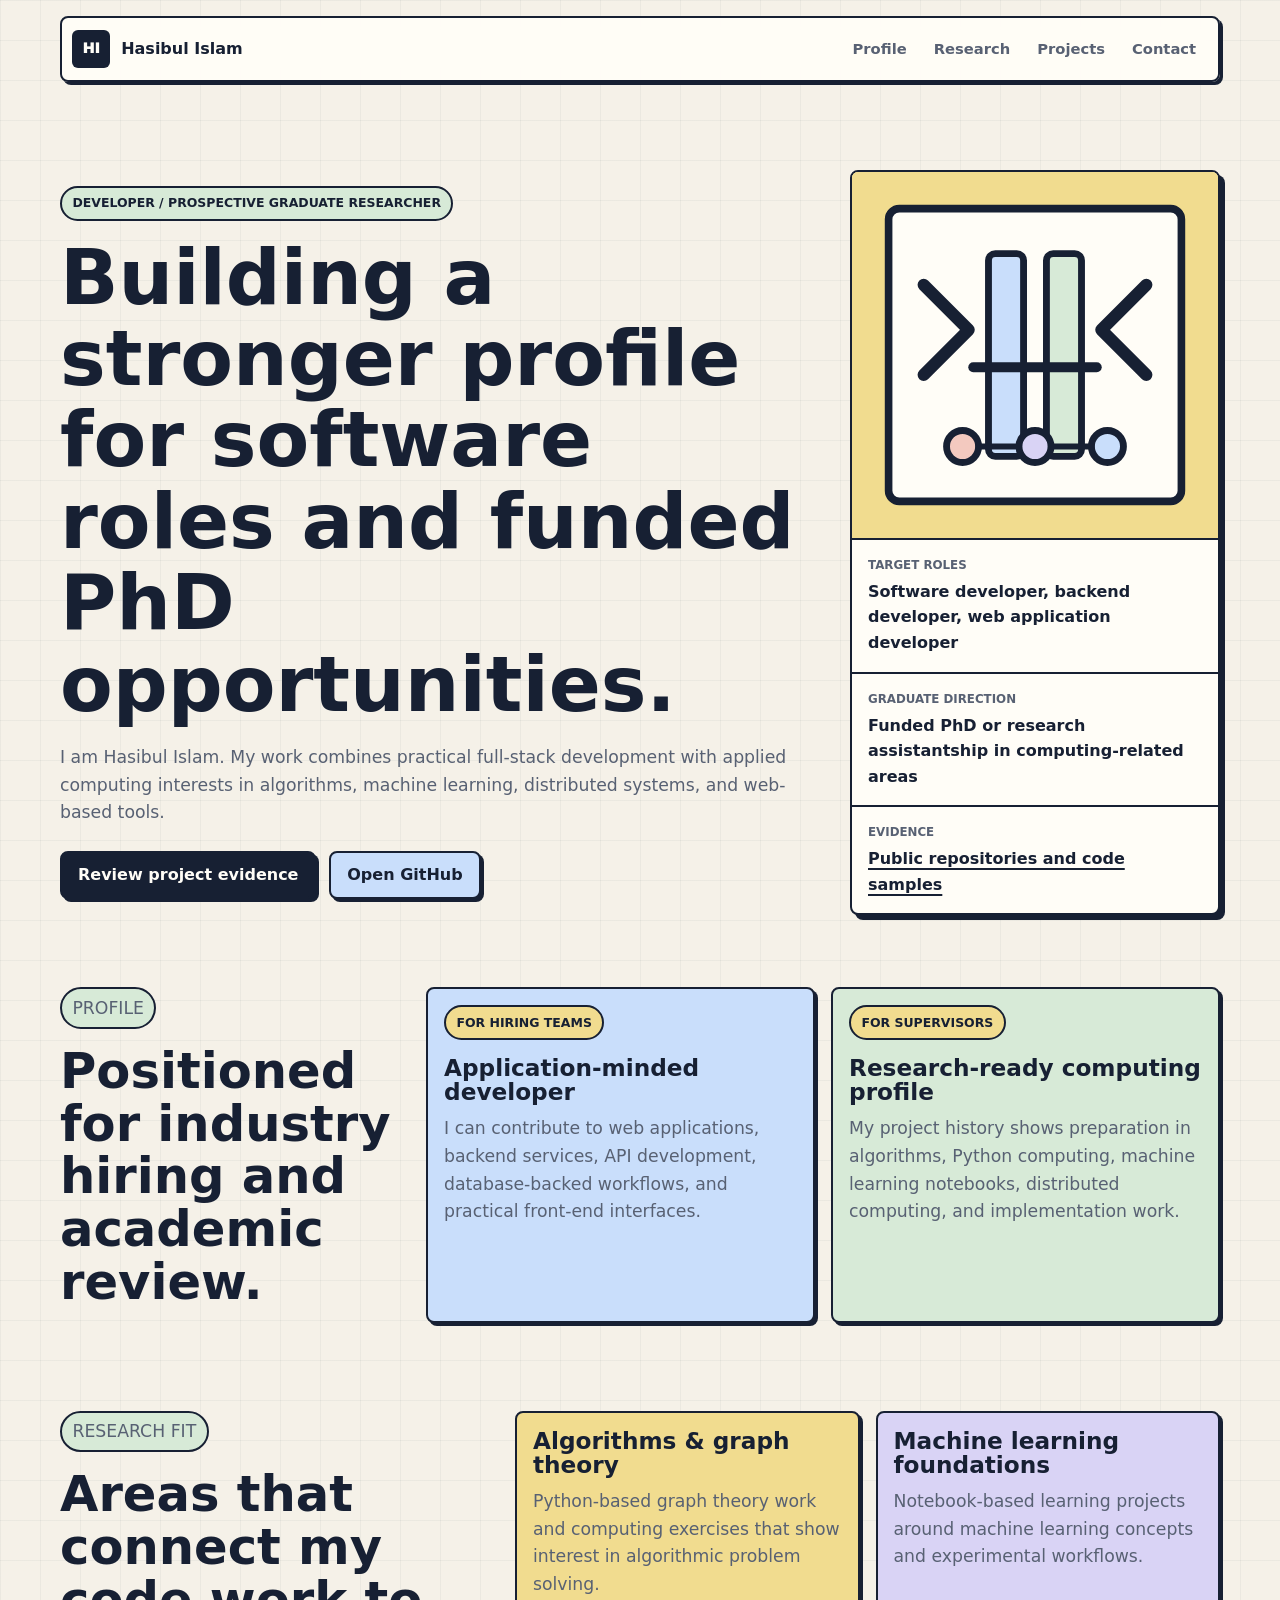
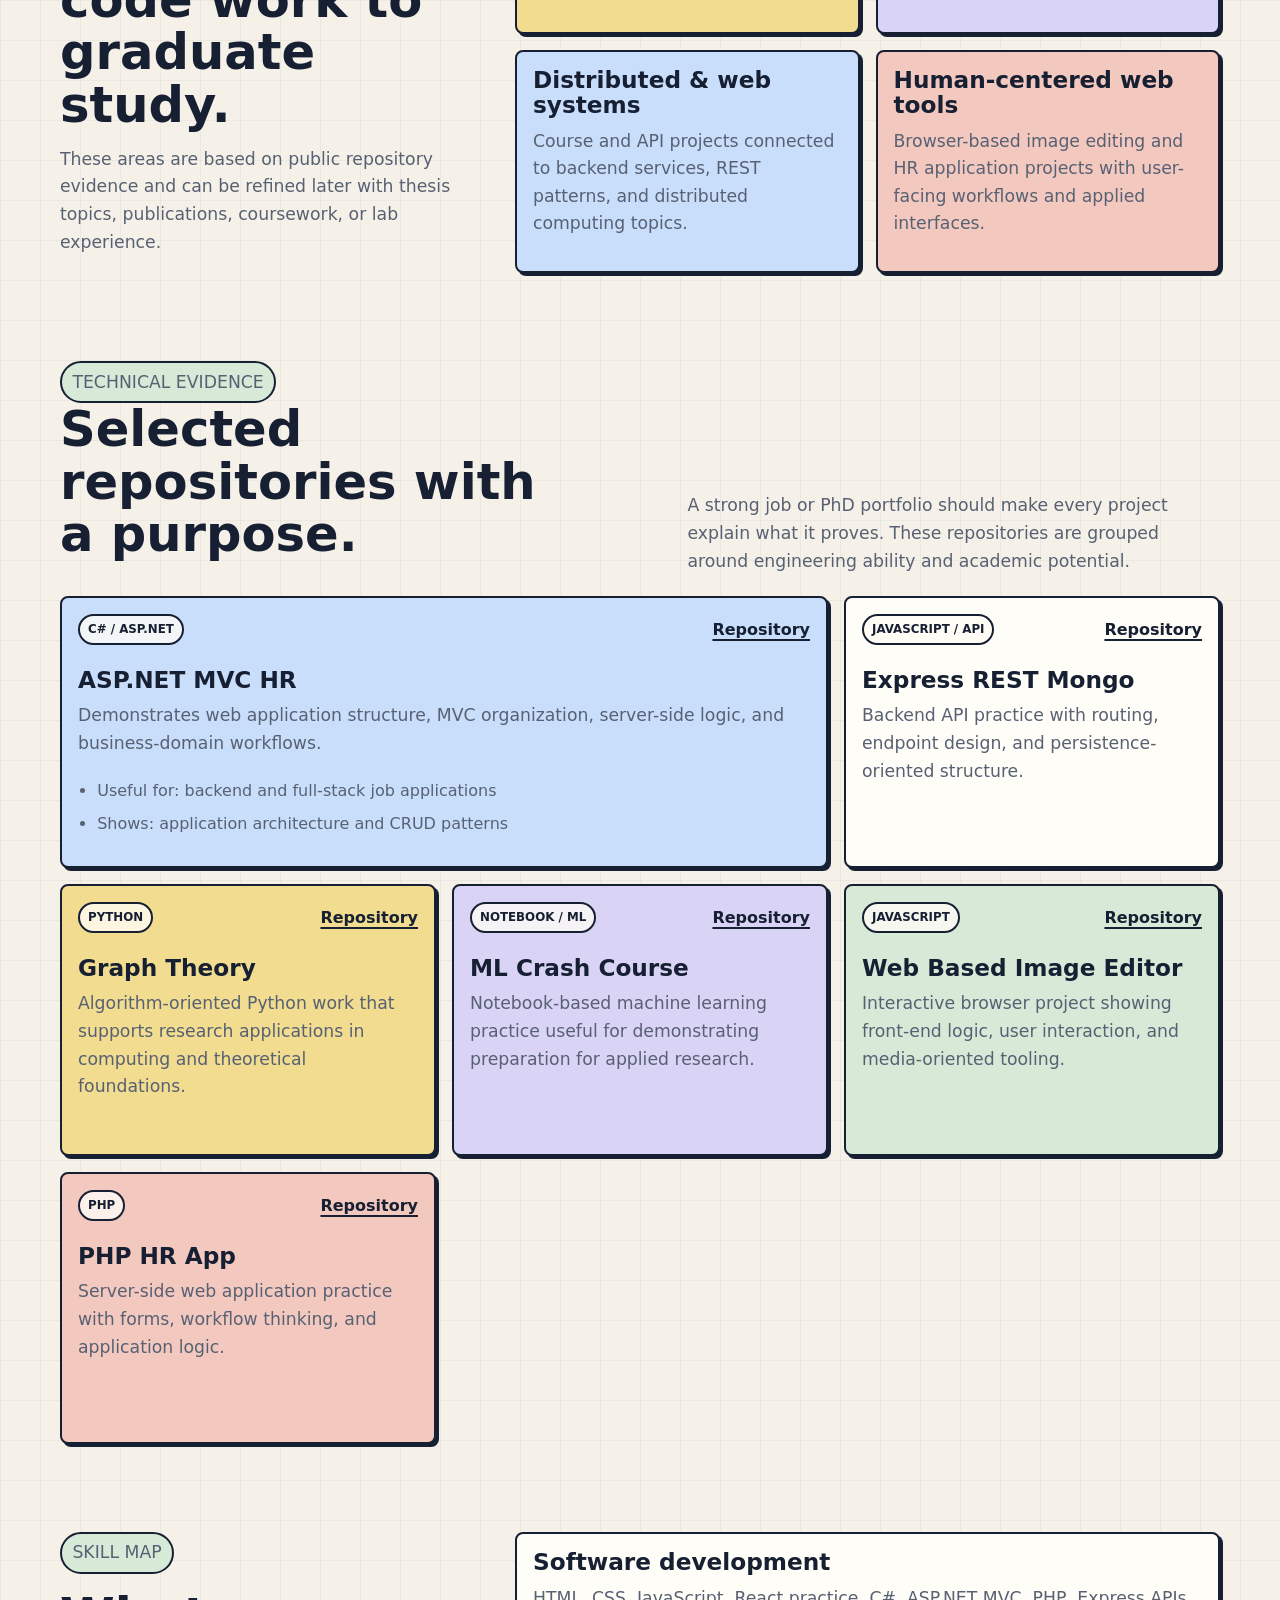
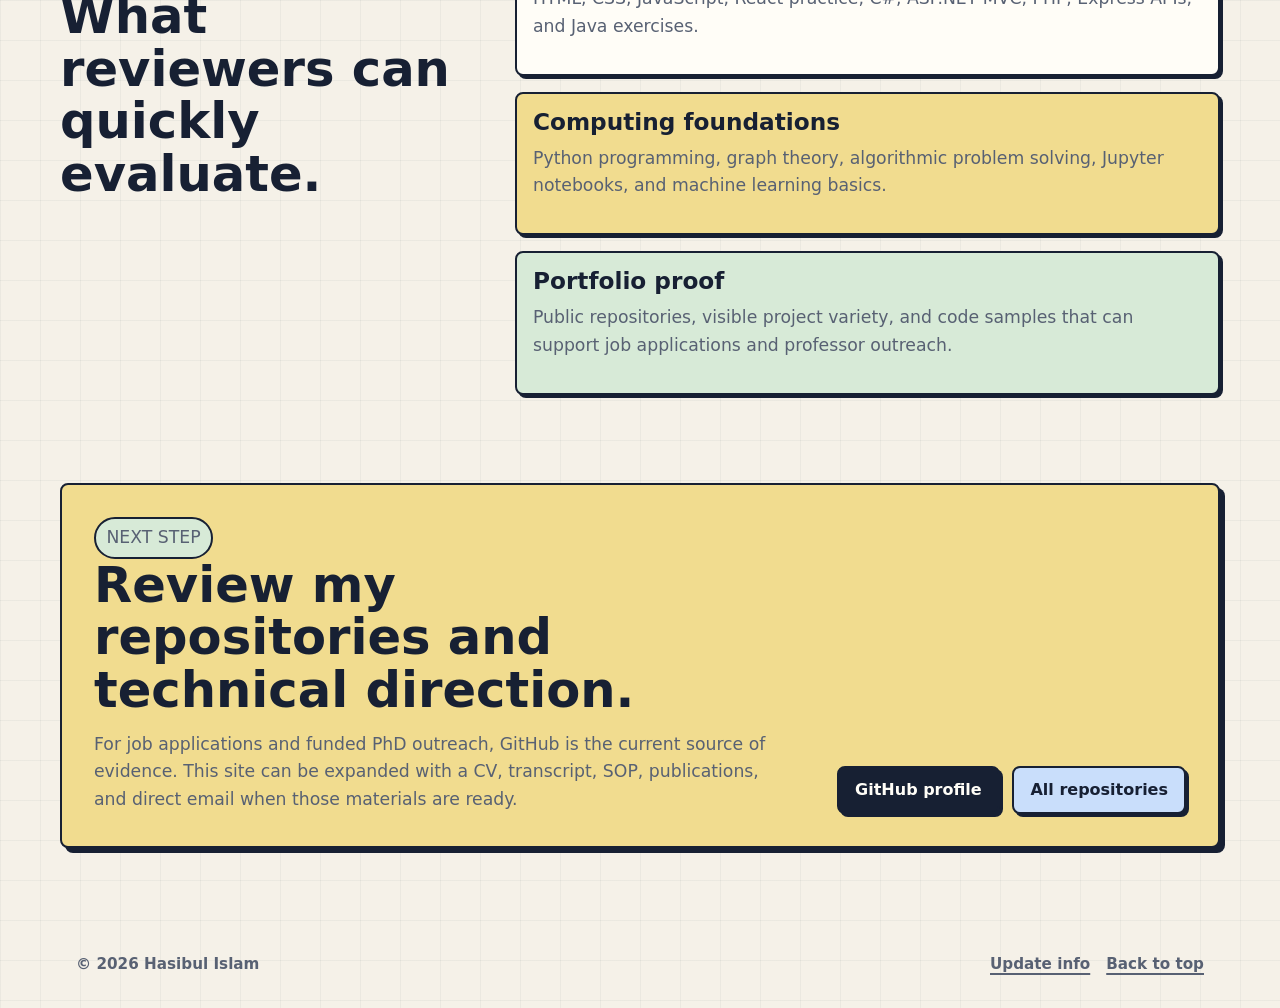
==== commit 12f5cb1d: "Add portfolio intake form" ====
--- a/index.html
+++ b/index.html
@@ -222,7 +222,10 @@
 
     <footer class="site-footer">
       <span>&copy; <span id="year">2026</span> Hasibul Islam</span>
-      <a href="#top">Back to top</a>
+      <span class="footer-links">
+        <a href="intake.html">Update info</a>
+        <a href="#top">Back to top</a>
+      </span>
     </footer>
 
     <script src="scripts/site.js"></script>
--- a/styles/site.css
+++ b/styles/site.css
@@ -473,13 +473,168 @@
   font-weight: 700;
 }
 
+.footer-links {
+  display: inline-flex;
+  gap: 1rem;
+}
+
+.intake-shell {
+  width: min(var(--max-width), calc(100% - 2rem));
+  margin: 0 auto 4rem;
+}
+
+.intake-hero {
+  display: grid;
+  grid-template-columns: minmax(0, 1fr) 340px;
+  gap: 2rem;
+  align-items: end;
+  padding: 4.5rem 0 2rem;
+}
+
+.intake-hero h1 {
+  max-width: 15ch;
+}
+
+.intake-status,
+.form-section,
+.form-actions,
+.json-panel {
+  background: var(--surface);
+  border: 2px solid var(--line);
+  border-radius: var(--radius);
+  box-shadow: var(--shadow-soft);
+}
+
+.intake-status {
+  padding: 1rem;
+}
+
+.intake-status strong {
+  display: block;
+  margin-bottom: 0.5rem;
+  font-size: 1.35rem;
+  line-height: 1.15;
+}
+
+.intake-status p {
+  margin-bottom: 0;
+  color: var(--muted);
+  font-weight: 520;
+}
+
+.intake-form {
+  display: grid;
+  gap: 1rem;
+}
+
+.form-section {
+  display: grid;
+  grid-template-columns: 0.42fr 1fr;
+  gap: 1.5rem;
+  padding: 1rem;
+}
+
+.form-section-heading h2 {
+  font-size: 2.1rem;
+}
+
+.field-grid {
+  display: grid;
+  grid-template-columns: repeat(2, minmax(0, 1fr));
+  gap: 1rem;
+}
+
+.wide-field {
+  grid-column: 1 / -1;
+}
+
+label {
+  display: grid;
+  gap: 0.4rem;
+  color: var(--ink);
+  font-size: 0.9rem;
+  font-weight: 820;
+}
+
+input,
+textarea {
+  width: 100%;
+  padding: 0.78rem 0.85rem;
+  border: 2px solid var(--line);
+  border-radius: var(--radius);
+  background: #ffffff;
+  color: var(--ink);
+  font: inherit;
+  font-weight: 520;
+}
+
+textarea {
+  resize: vertical;
+}
+
+input:focus,
+textarea:focus {
+  outline: 3px solid var(--gold);
+  outline-offset: 2px;
+}
+
+.upload-preview {
+  min-height: 6rem;
+  padding: 1rem;
+  background: var(--blue);
+  border: 2px solid var(--line);
+  border-radius: var(--radius);
+}
+
+.upload-preview p,
+.upload-preview ul {
+  margin: 0;
+  color: var(--muted);
+  font-weight: 520;
+}
+
+.upload-preview ul {
+  display: grid;
+  gap: 0.35rem;
+  padding-left: 1.2rem;
+}
+
+.form-actions {
+  display: flex;
+  flex-wrap: wrap;
+  gap: 0.8rem;
+  padding: 1rem;
+  background: var(--gold);
+}
+
+.button.danger {
+  background: var(--rose);
+}
+
+.json-panel {
+  display: grid;
+  grid-template-columns: 0.42fr 1fr;
+  gap: 1.5rem;
+  margin-top: 1rem;
+  padding: 1rem;
+}
+
+#json-preview {
+  min-height: 24rem;
+  font-family: ui-monospace, SFMono-Regular, Menlo, Monaco, Consolas, "Liberation Mono", monospace;
+  font-size: 0.9rem;
+}
+
 @media (max-width: 980px) {
   .hero,
   .audience-grid,
   .research-section,
   .section-heading,
   .skills-section,
-  .contact-section {
+  .contact-section,
+  .intake-hero,
+  .form-section,
+  .json-panel {
     grid-template-columns: 1fr;
   }
 
@@ -536,8 +691,14 @@
 
   .hero-actions,
   .contact-actions,
-  .site-footer {
+  .site-footer,
+  .footer-links,
+  .form-actions {
     align-items: stretch;
     flex-direction: column;
   }
-}
+
+  .field-grid {
+    grid-template-columns: 1fr;
+  }
+}
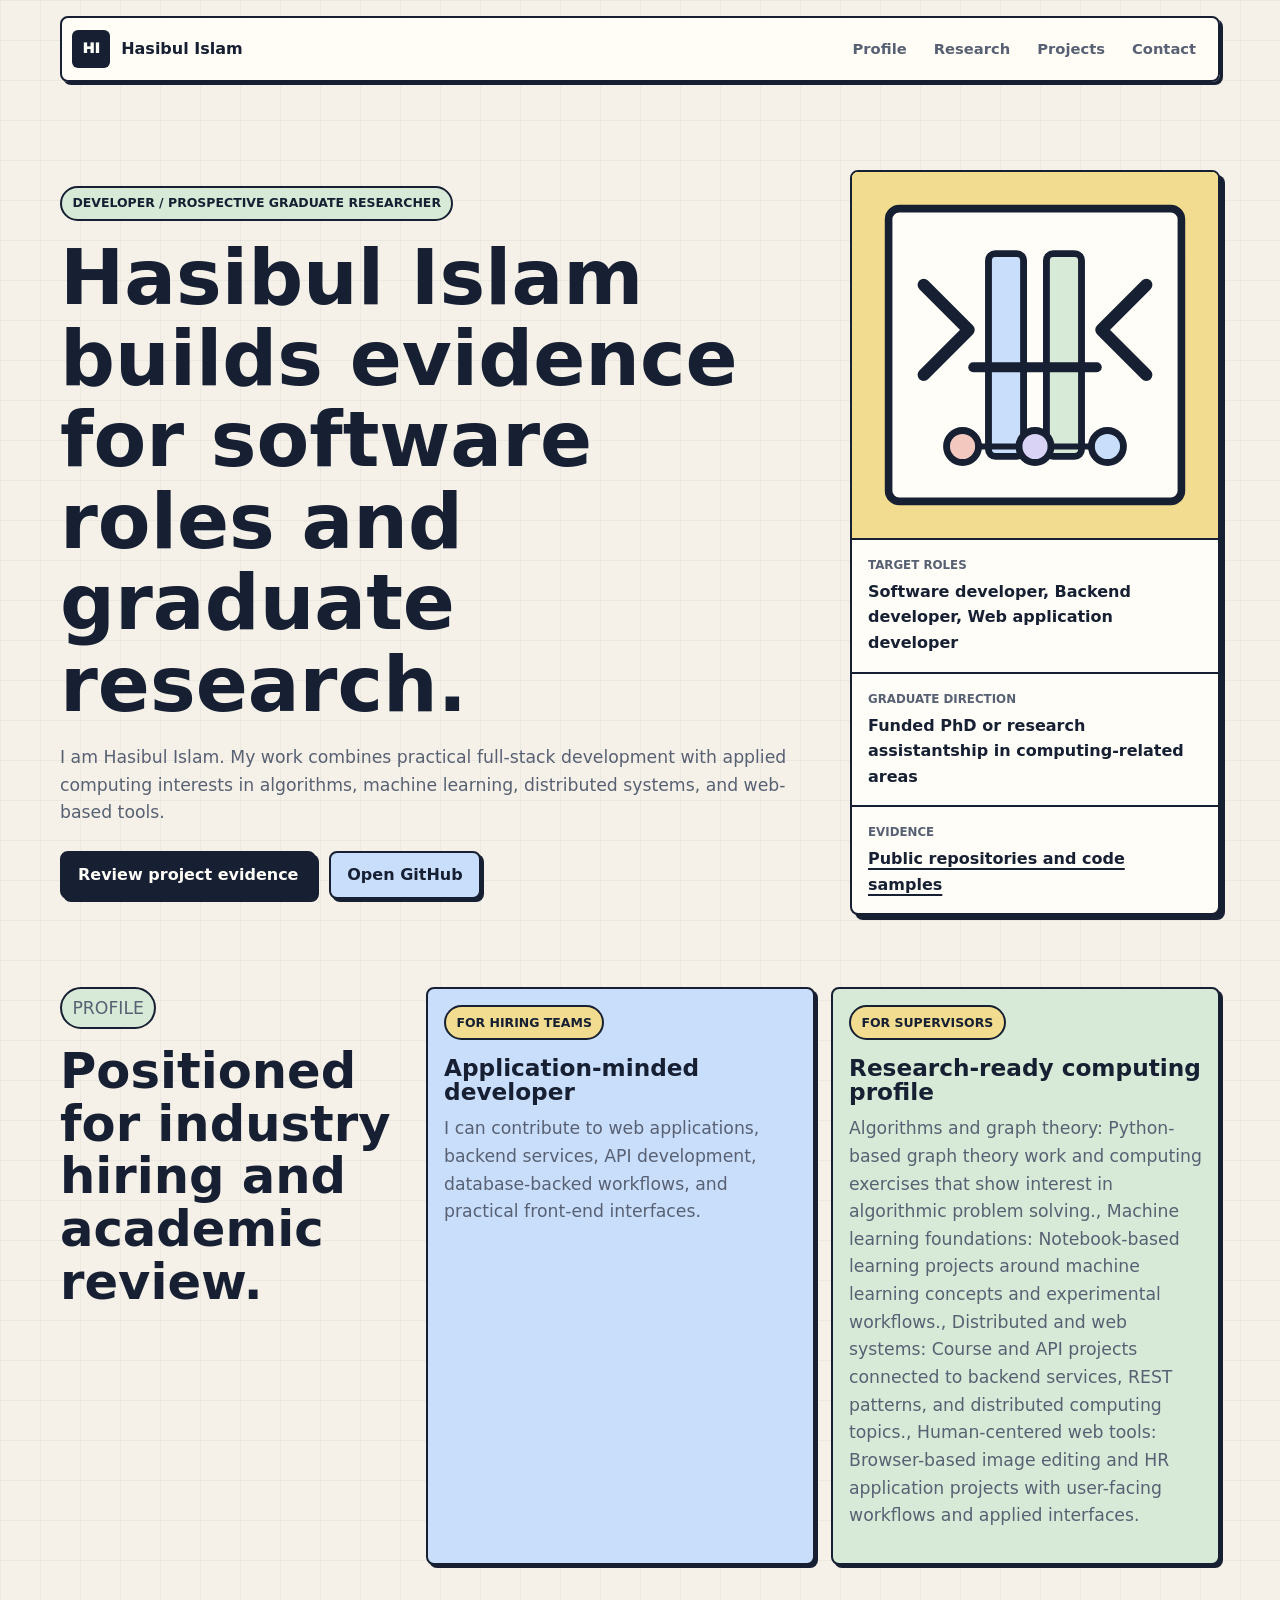
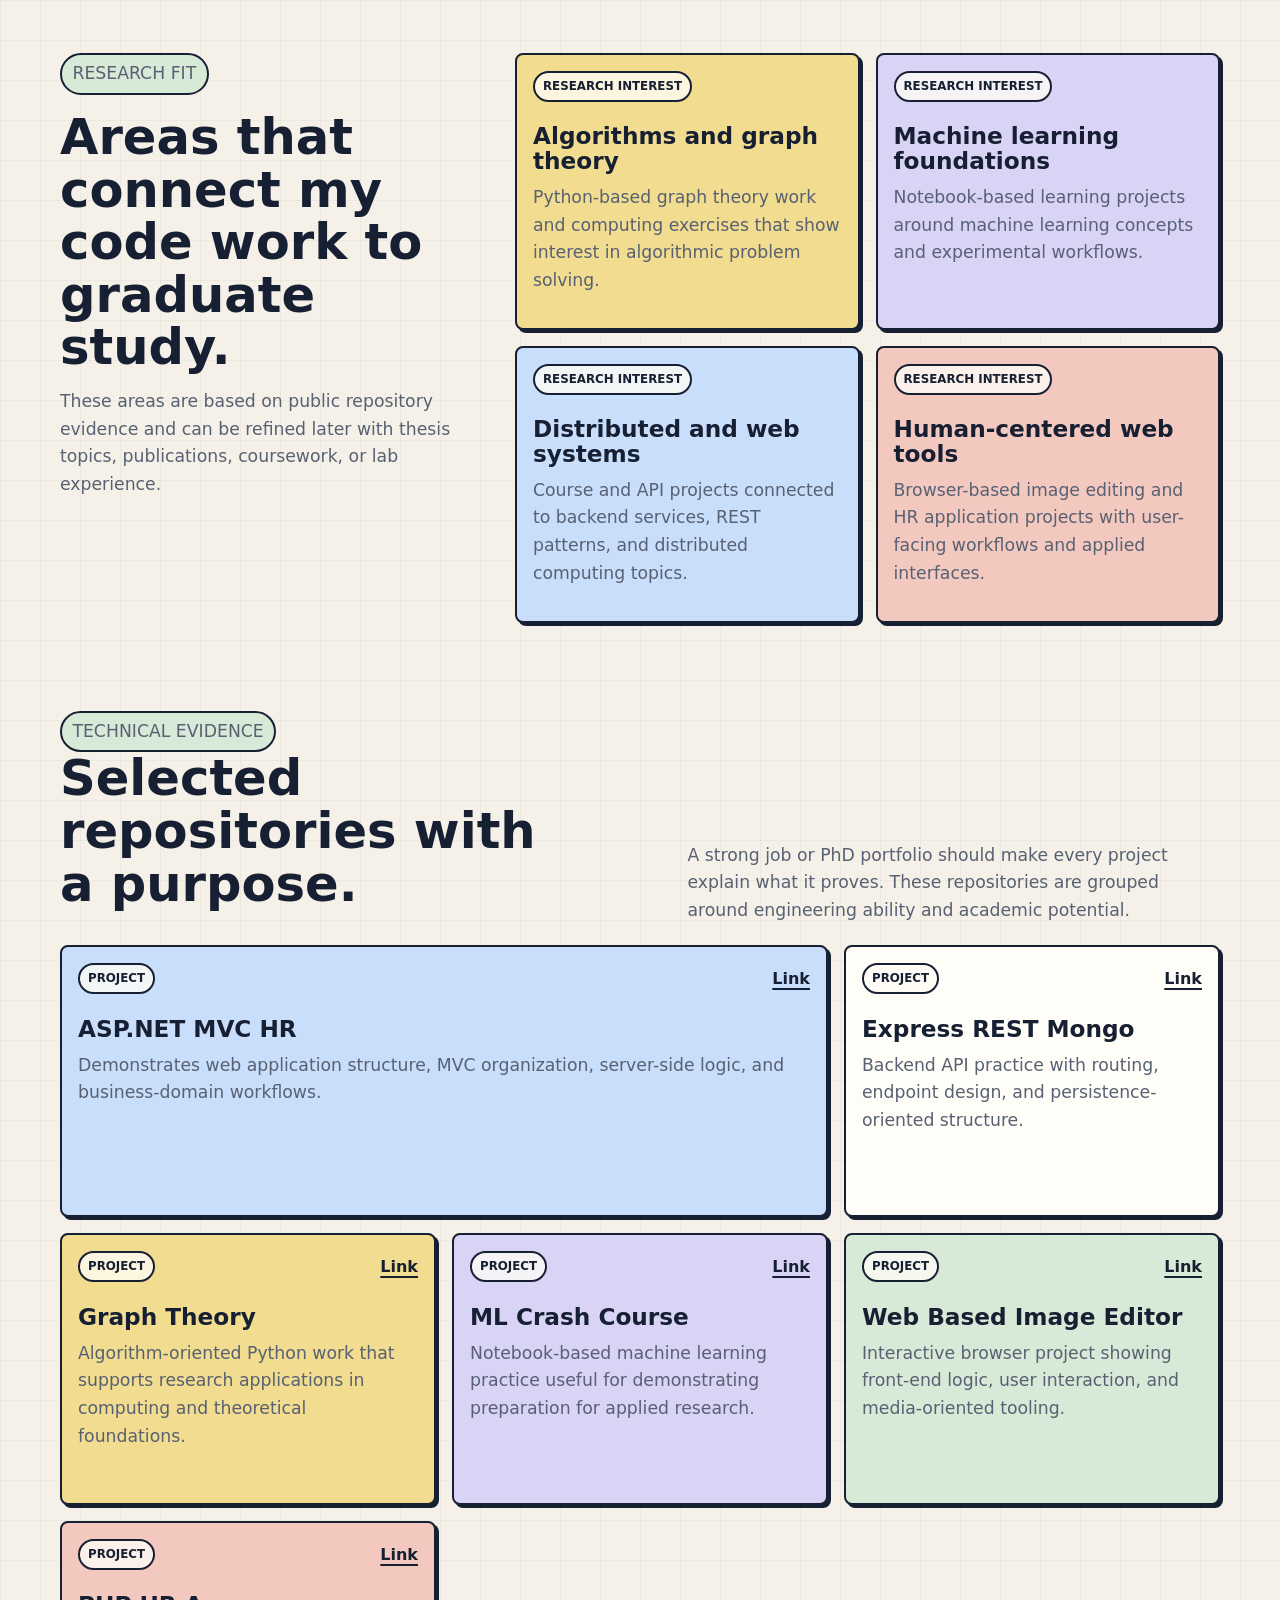
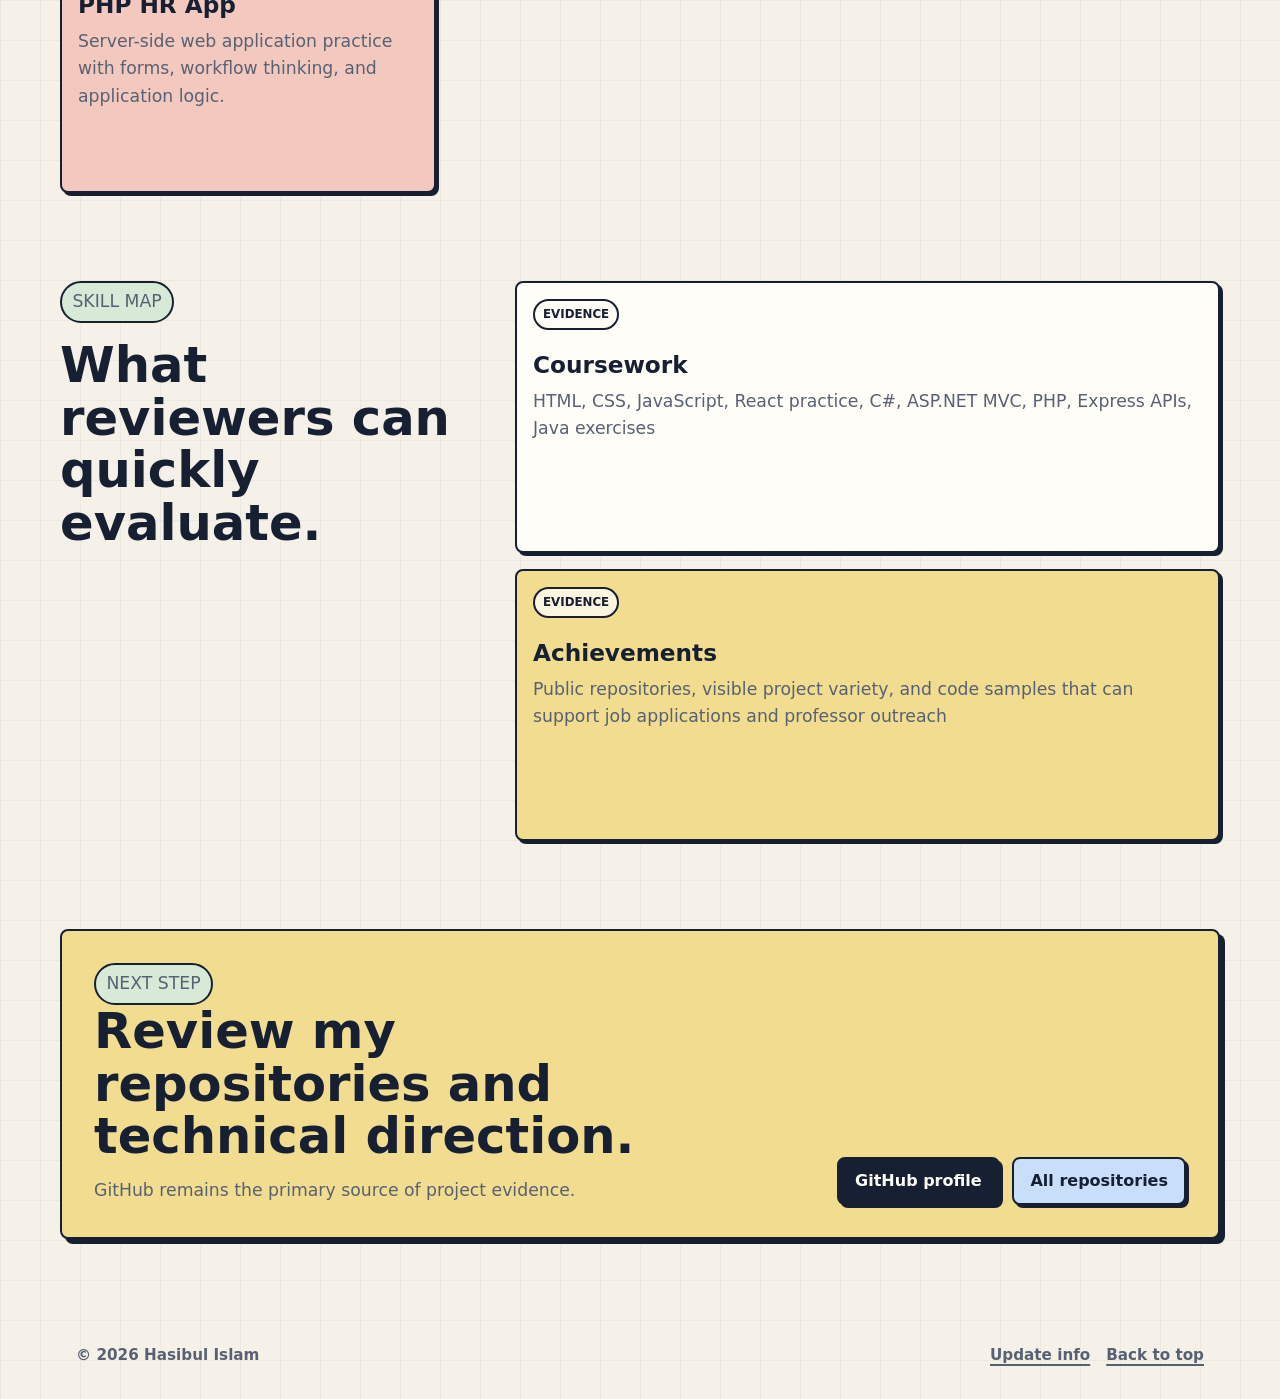
==== commit 675f7f05: "Connect intake data to portfolio" ====
--- a/index.html
+++ b/index.html
@@ -17,7 +17,7 @@
     <header class="site-header">
       <a class="brand" href="#top" aria-label="Hasibul Islam home">
         <span class="brand-mark">HI</span>
-        <span>Hasibul Islam</span>
+        <span data-portfolio="name">Hasibul Islam</span>
       </a>
       <nav class="nav-links" aria-label="Primary navigation">
         <a href="#profile">Profile</a>
@@ -30,9 +30,9 @@
     <main id="main">
       <section class="hero" id="top">
         <div class="hero-copy">
-          <p class="kicker">Developer / Prospective Graduate Researcher</p>
-          <h1>Building a stronger profile for software roles and funded PhD opportunities.</h1>
-          <p class="hero-text">
+          <p class="kicker" data-portfolio="title">Developer / Prospective Graduate Researcher</p>
+          <h1 data-portfolio="heroTitle">Building a stronger profile for software roles and funded PhD opportunities.</h1>
+          <p class="hero-text" data-portfolio="summary">
             I am Hasibul Islam. My work combines practical full-stack development with applied computing interests in algorithms, machine learning, distributed systems, and web-based tools.
           </p>
           <div class="hero-actions">
@@ -42,19 +42,19 @@
         </div>
 
         <aside class="profile-card" aria-label="Portfolio snapshot">
-          <img src="assets/profile-mark.svg" alt="Hasibul Islam initials mark">
+          <img src="assets/profile-mark.svg" alt="Hasibul Islam initials mark" data-portfolio-image="profile">
           <dl>
             <div>
               <dt>Target roles</dt>
-              <dd>Software developer, backend developer, web application developer</dd>
+              <dd data-portfolio="jobTargets">Software developer, backend developer, web application developer</dd>
             </div>
             <div>
               <dt>Graduate direction</dt>
-              <dd>Funded PhD or research assistantship in computing-related areas</dd>
+              <dd data-portfolio="phdTargets">Funded PhD or research assistantship in computing-related areas</dd>
             </div>
             <div>
               <dt>Evidence</dt>
-              <dd><a href="https://github.com/sifathasib?tab=repositories">Public repositories and code samples</a></dd>
+              <dd><a href="https://github.com/sifathasib?tab=repositories" data-portfolio-link="githubRepos">Public repositories and code samples</a></dd>
             </div>
           </dl>
         </aside>
@@ -76,7 +76,7 @@
           <span class="label">For supervisors</span>
           <h3>Research-ready computing profile</h3>
           <p>
-            My project history shows preparation in algorithms, Python computing, machine learning notebooks, distributed computing, and implementation work.
+            <span data-portfolio="researchSummary">My project history shows preparation in algorithms, Python computing, machine learning notebooks, distributed computing, and implementation work.</span>
           </p>
         </article>
       </section>
@@ -90,7 +90,7 @@
           </p>
         </div>
 
-        <div class="research-grid">
+        <div class="research-grid" data-portfolio-list="research">
           <article>
             <h3>Algorithms &amp; graph theory</h3>
             <p>Python-based graph theory work and computing exercises that show interest in algorithmic problem solving.</p>
@@ -121,7 +121,7 @@
           </p>
         </div>
 
-        <div class="project-list">
+        <div class="project-list" data-portfolio-list="projects">
           <article class="project-card featured">
             <div class="project-meta">
               <span>C# / ASP.NET</span>
@@ -189,7 +189,7 @@
           <p class="kicker">Skill map</p>
           <h2 id="skills-title">What reviewers can quickly evaluate.</h2>
         </div>
-        <div class="skills-grid">
+        <div class="skills-grid" data-portfolio-list="skills">
           <article>
             <h3>Software development</h3>
             <p>HTML, CSS, JavaScript, React practice, C#, ASP.NET MVC, PHP, Express APIs, and Java exercises.</p>
@@ -210,18 +210,18 @@
           <p class="kicker">Next step</p>
           <h2 id="contact-title">Review my repositories and technical direction.</h2>
           <p>
-            For job applications and funded PhD outreach, GitHub is the current source of evidence. This site can be expanded with a CV, transcript, SOP, publications, and direct email when those materials are ready.
+            <span data-portfolio="contactNote">For job applications and funded PhD outreach, GitHub is the current source of evidence. This site can be expanded with a CV, transcript, SOP, publications, and direct email when those materials are ready.</span>
           </p>
         </div>
         <div class="contact-actions">
-          <a class="button primary" href="https://github.com/sifathasib">GitHub profile</a>
-          <a class="button secondary" href="https://github.com/sifathasib?tab=repositories">All repositories</a>
+          <a class="button primary" href="https://github.com/sifathasib" data-portfolio-link="github">GitHub profile</a>
+          <a class="button secondary" href="https://github.com/sifathasib?tab=repositories" data-portfolio-link="githubRepos">All repositories</a>
         </div>
       </section>
     </main>
 
     <footer class="site-footer">
-      <span>&copy; <span id="year">2026</span> Hasibul Islam</span>
+      <span>&copy; <span id="year">2026</span> <span data-portfolio="name">Hasibul Islam</span></span>
       <span class="footer-links">
         <a href="intake.html">Update info</a>
         <a href="#top">Back to top</a>
--- a/styles/site.css
+++ b/styles/site.css
@@ -527,6 +527,30 @@
   gap: 1rem;
 }
 
+.workflow-card {
+  display: grid;
+  grid-template-columns: 0.42fr 1fr;
+  gap: 1.5rem;
+  padding: 1rem;
+  background: var(--blue);
+  border: 2px solid var(--line);
+  border-radius: var(--radius);
+  box-shadow: var(--shadow-soft);
+}
+
+.workflow-card h2 {
+  font-size: 2.1rem;
+}
+
+.workflow-card ol {
+  display: grid;
+  gap: 0.55rem;
+  margin: 0;
+  padding-left: 1.4rem;
+  color: var(--muted);
+  font-weight: 620;
+}
+
 .form-section {
   display: grid;
   grid-template-columns: 0.42fr 1fr;
@@ -609,6 +633,18 @@
 
 .button.danger {
   background: var(--rose);
+}
+
+.file-button {
+  cursor: pointer;
+}
+
+.file-button input {
+  inline-size: 1px;
+  block-size: 1px;
+  position: absolute;
+  opacity: 0;
+  pointer-events: none;
 }
 
 .json-panel {
@@ -633,6 +669,7 @@
   .skills-section,
   .contact-section,
   .intake-hero,
+  .workflow-card,
   .form-section,
   .json-panel {
     grid-template-columns: 1fr;
